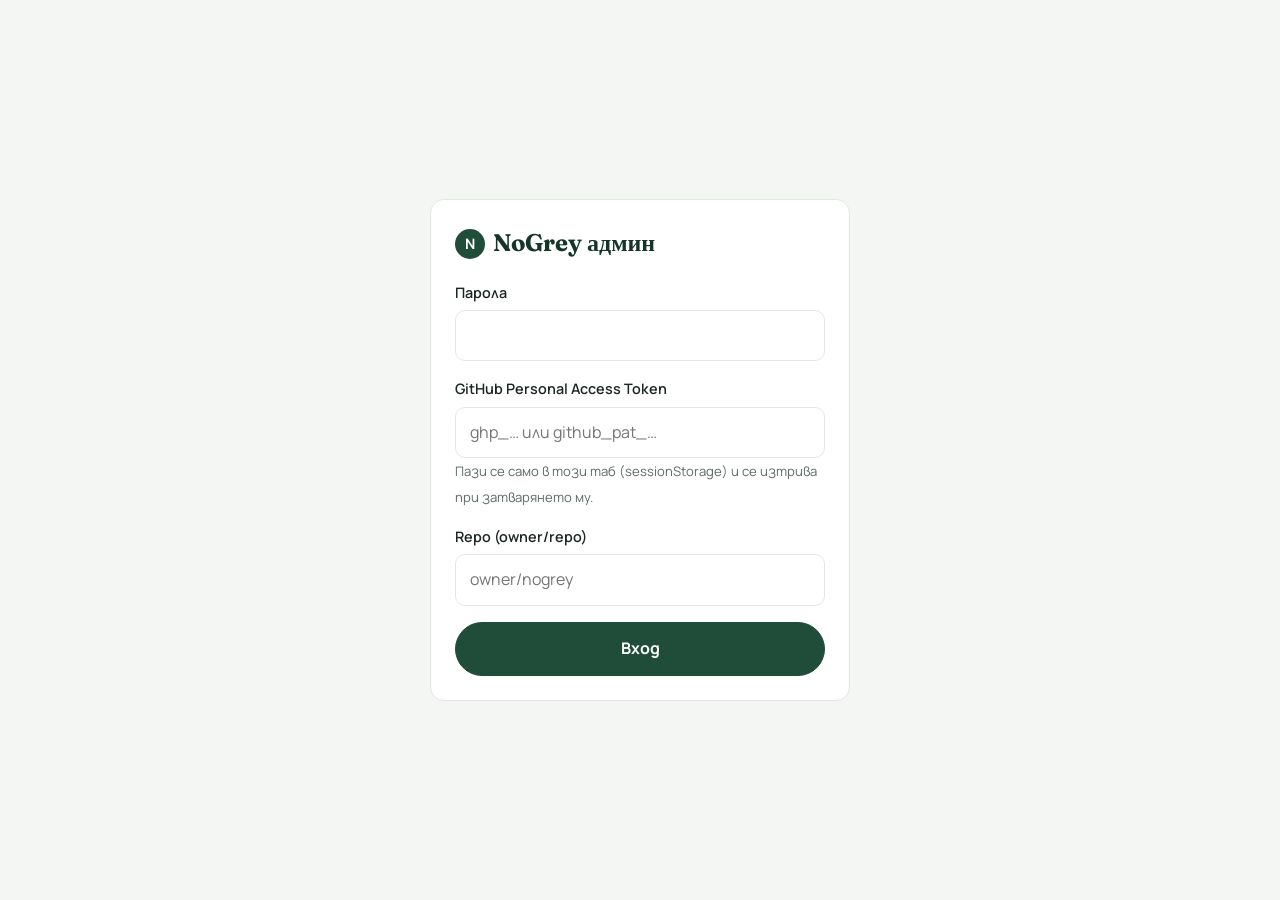
==== admin.html @ 3ddddfd8 "Update admin.html" ====
<!doctype html>
<html lang="bg">
<head>
<meta charset="utf-8">
<meta name="viewport" content="width=device-width, initial-scale=1">
<title>Админ — NoGrey</title>
<meta name="robots" content="noindex, nofollow">
<link rel="preconnect" href="https://fonts.googleapis.com">
<link rel="preconnect" href="https://fonts.gstatic.com" crossorigin>
<link href="https://fonts.googleapis.com/css2?family=Fraunces:opsz,wght@9..144,600;9..144,700&family=Manrope:wght@400;600;700;800&display=swap" rel="stylesheet">
<link rel="stylesheet" href="assets/style.css">
<style>
  body { background: #f4f6f4; }
  .a-top { background: var(--green-ink); color: #fff; }
  .a-top .container { display: flex; align-items: center; gap: 14px; height: 58px; }
  .a-top .logo { color: #fff; font-size: 1.25rem; }
  .a-top .logo-mark { background: #fff; color: var(--green-ink); }
  .save-state { margin-left: auto; font-size: .85rem; color: #bfd6c8; }
  .a-top button { background: none; border: 1px solid rgba(255,255,255,.3); color: #fff; border-radius: 999px; padding: 6px 12px; font: inherit; font-size: .85rem; cursor: pointer; }
  .tabs { display: flex; gap: 4px; border-bottom: 1px solid var(--line); background: #fff; overflow-x: auto; }
  .tabs button { background: none; border: 0; border-bottom: 3px solid transparent; padding: 14px 16px; font: inherit; font-weight: 700; color: var(--muted); cursor: pointer; white-space: nowrap; }
  .tabs button.active { color: var(--green-ink); border-bottom-color: var(--green); }
  .panel { display: none; padding: 24px 0 60px; }
  .panel.active { display: block; }
  .toolbar { display: flex; gap: 10px; align-items: center; flex-wrap: wrap; margin-bottom: 18px; }
  .toolbar h2 { margin: 0 auto 0 0; font-size: 1.5rem; }
  .btn.sm { padding: 7px 14px; font-size: .85rem; }
  .btn.danger { background: var(--danger); border-color: var(--danger); }
  .btn.danger.ghost { background: transparent; color: var(--danger); }
  .prod-row { display: grid; grid-template-columns: 64px 1fr auto; gap: 14px; align-items: center; background: #fff; border: 1px solid var(--line); border-radius: 12px; padding: 12px; margin-bottom: 10px; }
  .prod-row img { width: 64px; height: 64px; border-radius: 8px; object-fit: cover; background: var(--sage); }
  .prod-row .meta { font-size: .85rem; color: var(--muted); }
  .prod-row .actions { display: flex; gap: 6px; flex-wrap: wrap; justify-content: flex-end; }
  @media (max-width: 640px) { .prod-row { grid-template-columns: 56px 1fr; } .prod-row .actions { grid-column: 1 / -1; justify-content: flex-start; } }
  .switch { display: inline-flex; align-items: center; gap: 8px; font-weight: 600; font-size: .88rem; cursor: pointer; margin: 0; }
  .switch input { width: 38px; height: 22px; appearance: none; background: #cfd6d1; border-radius: 999px; position: relative; cursor: pointer; padding: 0; border: 0; transition: background .15s; flex: none; }
  .switch input::after { content: ""; position: absolute; top: 3px; left: 3px; width: 16px; height: 16px; border-radius: 50%; background: #fff; transition: left .15s; }
  .switch input:checked { background: var(--green); }
  .switch input:checked::after { left: 19px; }
  .modal-bg { position: fixed; inset: 0; background: rgba(15,30,22,.45); z-index: 90; display: none; align-items: flex-start; justify-content: center; overflow-y: auto; padding: 24px 12px; }
  .modal-bg.open { display: flex; }
  .modal { background: #fff; border-radius: 16px; width: 100%; max-width: 720px; padding: 24px; }
  .sec-block { border: 1px solid var(--line); border-radius: 10px; padding: 12px; margin-bottom: 10px; background: #fafbfa; }
  .table-wrap { overflow-x: auto; background: #fff; border: 1px solid var(--line); border-radius: 12px; }
  table { border-collapse: collapse; width: 100%; font-size: .88rem; }
  th, td { text-align: left; padding: 10px 12px; border-bottom: 1px solid var(--line); vertical-align: top; }
  th { background: #f7f9f7; font-size: .78rem; text-transform: uppercase; letter-spacing: .04em; color: var(--muted); white-space: nowrap; }
  td .acts { display: flex; flex-direction: column; gap: 5px; min-width: 130px; }
  .st { display: inline-block; padding: 3px 9px; border-radius: 999px; font-weight: 700; font-size: .78rem; white-space: nowrap; }
  .st-new { background: #e3f1e8; color: var(--green-ink); }
  .st-cancel { background: #fbeceb; color: var(--danger); }
  .st-noans { background: #fff4e0; color: var(--warn); }
  .settings-grid { display: grid; grid-template-columns: 1fr 1fr; gap: 18px; }
  @media (max-width: 860px) { .settings-grid { grid-template-columns: 1fr; } }
  .card h3 { margin-bottom: 14px; }
  .hero-prev { width: 100%; aspect-ratio: 16/7; border-radius: 10px; background: var(--sage) center/cover no-repeat; border: 1px solid var(--line); display: grid; place-items: center; color: var(--muted); font-size: .9rem; margin-bottom: 12px; }
  .img-grid { display: grid; grid-template-columns: repeat(auto-fill, minmax(120px, 1fr)); gap: 10px; }
  .img-slot { position: relative; border: 1px solid var(--line); border-radius: 10px; background: #fafbfa; overflow: hidden; display: flex; flex-direction: column; margin: 0; font-weight: 400; }
  .img-slot img, .img-empty { width: 100%; aspect-ratio: 1; object-fit: cover; background: var(--sage); display: block; }
  .img-empty { display: grid; place-items: center; color: var(--muted); font-size: .8rem; }
  .img-slot.main { border: 2px solid var(--green); }
  .img-label { position: absolute; top: 6px; left: 6px; background: rgba(20,53,40,.85); color: #fff; font-size: .72rem; font-weight: 800; padding: 2px 8px; border-radius: 999px; }
  .img-slot.new .img-label::after { content: " · нова"; font-weight: 600; }
  .img-acts { display: flex; gap: 4px; padding: 6px; justify-content: center; flex-wrap: wrap; }
  .img-acts .btn { padding: 4px 9px; font-size: .78rem; margin: 0; }
  .img-slot.add { min-height: 140px; display: grid; place-items: center; align-content: center; border: 2px dashed var(--sage-2); cursor: pointer; color: var(--green); font-weight: 700; text-align: center; padding: 10px; font-size: .88rem; }
  .img-slot.add:hover { background: var(--sage); }
  .login-wrap { min-height: 100vh; display: grid; place-items: center; padding: 16px; }
  code { background: var(--sage); padding: 2px 6px; border-radius: 4px; font-size: .85em; word-break: break-all; }
</style>
</head>
<body>

<!-- ============ ЛОГИН ============ -->
<div class="login-wrap" id="login">
  <form class="card" style="width:100%;max-width:420px" id="login-form">
    <div class="logo" style="margin-bottom:18px"><span class="logo-mark">N</span>NoGrey админ</div>
    <div class="field"><label for="l-pass">Парола</label><input id="l-pass" type="password" autocomplete="current-password" required></div>
    <div class="field"><label for="l-token">GitHub Personal Access Token</label><input id="l-token" type="password" autocomplete="off" required placeholder="ghp_… или github_pat_…"><small>Пази се само в този таб (sessionStorage) и се изтрива при затварянето му.</small></div>
    <div class="field"><label for="l-repo">Repo (owner/repo)</label><input id="l-repo" required placeholder="owner/nogrey"></div>
    <div id="l-status" style="margin-bottom:12px"></div>
    <button class="btn block" type="submit">Вход</button>
  </form>
</div>

<!-- ============ ПАНЕЛ ============ -->
<div id="app" style="display:none">
  <div class="a-top"><div class="container">
    <a class="logo" href="index.html" target="_blank"><span class="logo-mark">N</span>Админ</a>
    <span class="save-state" id="save-state">Заредено</span>
    <button onclick="logout()">Изход</button>
  </div></div>
  <div class="tabs container" id="tabs">
    <button data-tab="products" class="active">Продукти</button>
    <button data-tab="orders">Поръчки</button>
    <button data-tab="reviews">Ревюта</button>
    <button data-tab="settings">Настройки</button>
  </div>

  <div class="container">
    <!-- Продукти -->
    <section class="panel active" id="tab-products">
      <div class="toolbar">
        <h2>Продукти</h2>
        <button class="btn ghost sm" onclick="queueGitHubSave('Ръчно запазване')">Запази products.json</button>
        <button class="btn sm" onclick="editProduct(null)">+ Нов продукт</button>
      </div>
      <div class="notice" style="margin-bottom:16px;font-size:.88rem">Снимките се качват от „Редактирай“ → <b>Снимки</b>: главна + до 12 допълнителни. Появяват се на сайта до ~1 минута след запазване.</div>
      <div id="prod-list"></div>
    </section>

    <!-- Поръчки -->
    <section class="panel" id="tab-orders">
      <div class="toolbar">
        <h2>Поръчки</h2>
        <select id="o-filter" style="width:auto">
          <option value="">Всички статуси</option><option>Нова</option><option>Отказана</option><option>Без отговор</option>
        </select>
        <button class="btn ghost sm" onclick="loadOrders()">Обнови</button>
      </div>
      <div id="orders-box"></div>
    </section>

    <!-- Ревюта -->
    <section class="panel" id="tab-reviews">
      <div class="toolbar">
        <h2>Мои ревюта</h2>
        <button class="btn ghost sm" onclick="addManualReview()">+ Добави ревю</button>
        <button class="btn sm" id="mr-save" onclick="saveManualReviews()">Запази ревютата</button>
      </div>
      <p class="muted" style="font-size:.88rem;margin-top:-6px">Ревюта, които въвеждаш сам — напр. отзиви от реални клиенти, получени във Facebook, Viber или по телефона. Показват се на началната страница.</p>
      <div id="manual-reviews"></div>
      <div class="toolbar" style="margin-top:40px"><h2>От клиенти</h2><button class="btn ghost sm" onclick="loadReviews()">Обнови</button></div>
      <p class="muted" style="font-size:.88rem;margin-top:-6px">Оставени през линка от „Покана за ревю“. Появяват се на сайта след одобрение.</p>
      <div id="reviews-box"></div>
    </section>

    <!-- Настройки -->
    <section class="panel" id="tab-settings">
      <div class="toolbar"><h2>Настройки</h2><button class="btn sm" onclick="saveSettings()">Запази настройките</button></div>
      <div class="settings-grid">
        <div class="card">
          <h3>Магазин</h3>
          <div class="field"><label>Име на магазина</label><input id="s-storeName"></div>
          <div class="field"><label>Домейн</label><input id="s-siteDomain"></div>
          <div class="field"><label>Лента с обявление (горе)</label><input id="s-announcement"></div>
          <div class="field"><label>Заглавие на началната страница</label><input id="s-heroTitle"></div>
          <div class="field"><label>Подзаглавие</label><textarea id="s-heroSubtitle" rows="3"></textarea></div>
          <div class="field"><label>Безплатна доставка над (€, 0 = изключено)</label><input id="s-freeShippingThreshold" type="number" min="0" step="1"></div>
        </div>

        <div class="card">
          <h3>Фон на началната страница</h3>
          <div class="hero-prev" id="hero-prev">Няма снимка — използва се зеленият градиент</div>
          <div style="display:flex;gap:8px;flex-wrap:wrap">
            <label class="btn sm" style="margin:0">Качи снимка<input type="file" id="hero-file" accept="image/jpeg,image/png,image/webp" style="display:none"></label>
            <button class="btn ghost sm" onclick="removeHeroBackground()">Премахни</button>
          </div>
          <p class="muted" style="font-size:.84rem;margin-top:10px">Препоръка: хоризонтална снимка поне 1920×1080, до ~600 KB. Върху нея се слага тъмен слой, за да се чете текстът. „Премахни“ само маха снимката от сайта — файлът остава в repo-то.</p>
          <div id="hero-status"></div>
        </div>

        <div class="card" style="grid-column:1/-1">
          <div class="toolbar" style="margin-bottom:6px"><h3 style="margin:0 auto 0 0">Предимства на началната страница</h3><button class="btn ghost sm" onclick="addBenefit()">+ Добави</button></div>
          <p class="muted" style="font-size:.86rem;margin-top:0">Картите с номера под заглавието на началната страница. Най-добре изглеждат 4 (или 2, 3, 8). Без нито една — секцията се скрива.</p>
          <div id="benefits-edit" class="settings-grid"></div>
        </div>

        <div class="card" style="grid-column:1/-1">
          <div class="toolbar" style="margin-bottom:6px"><h3 style="margin:0 auto 0 0">Често задавани въпроси</h3><button class="btn ghost sm" onclick="addFaq()">+ Добави въпрос</button></div>
          <p class="muted" style="font-size:.86rem;margin-top:0">Показват се най-долу на началната страница. Без нито един — секцията се скрива.</p>
          <div id="faq-edit"></div>
        </div>

        <div class="card">
          <h3>Контакт</h3>
          <div class="field"><label>Начин на контакт</label><select id="s-contactMode"><option value="form">Форма на сайта</option><option value="phone">Телефон</option></select></div>
          <div class="field"><label>Телефон</label><input id="s-phone" placeholder="0888 123 456"></div>
        </div>

        <div class="card">
          <h3>Бадж-ове</h3>
          <div class="field"><label class="switch"><input type="checkbox" id="s-showNewListings"> Показвай „Ново“ на новите обяви</label></div>
          <div class="field"><label class="switch"><input type="checkbox" id="u-enabled"> „Ограничено количество“ (Само X бр. налични)</label><small>Само визуално. Броят се задава за всеки продукт в редактора му.</small></div>
        </div>

        <div class="card">
          <h3>Награди за ревюта</h3>
          <div class="field"><label>Шанс за промо код вместо подарък (%)</label><input id="s-rewardDiscountChance" type="number" min="0" max="100"></div>
          <div class="field"><label>Размер на отстъпката (%)</label><input id="s-rewardDiscountPercent" type="number" min="1" max="90"></div>
        </div>

        <div class="card">
          <h3>Показване на ревюта</h3>
          <div class="field"><label class="switch"><input type="checkbox" id="s-showManualReviews"> Моите ревюта (таб „Ревюта“)</label></div>
          <div class="field"><label class="switch"><input type="checkbox" id="s-showClientReviews"> Одобрени клиентски ревюта</label></div>
        </div>

        <div class="card" style="grid-column:1/-1">
          <h3>Смяна на паролата</h3>
          <p class="muted" style="font-size:.88rem">Въведи нова парола — генерира се SHA-256 хеш. Сложи го на <b>две</b> места: <code>ADMIN_PASSWORD_HASH</code> в admin.html и в Code.gs (после нов Deploy на Apps Script).</p>
          <div class="promo-row"><input id="new-pass" type="text" placeholder="Нова парола"><button class="btn ghost sm" onclick="genHash()">Генерирай</button></div>
          <p id="hash-out" style="margin-top:10px"></p>
        </div>
      </div>
    </section>
  </div>
</div>

<!-- Редактор на продукт -->
<div class="modal-bg" id="modal"><div class="modal" id="modal-body"></div></div>

<script src="assets/cart.js"></script>
<script>
/* ======= Конфигурация ======= */
// SHA-256 на паролата (по подразбиране: nogrey-admin — СМЕНИ Я от Настройки → Смяна на паролата)
const ADMIN_PASSWORD_HASH = 'cc5a85c3b11fe6f4b8800a173bf1d87102bce5d832455f9bccdce48aef173245';
const DEFAULT_REPO = '';                 // напр. 'owner/nogrey' — попълва се автоматично в логина
const DATA_PATH = 'products.json';
const SESSION_KEY = 'nogrey_admin';

const DEFAULT_DATA = {
  products: [],
  settings: { storeName: 'NoGrey', siteDomain: 'nogrey.store', announcement: '', heroTitle: '', heroSubtitle: '', heroBackgroundImage: '',
    showNewListings: true, contactMode: 'form', phone: '', freeShippingThreshold: 0, showManualReviews: true, showClientReviews: true,
    manualReviews: [], rewardDiscountChance: 70, rewardDiscountPercent: 10 },
  urgency: { enabled: false, items: {} }
};

let AUTH = null;   // {pass, token, repo}
let DATA = null;   // products.json
let ORDERS = [];

/* ======= Сесия / логин ======= */
function ssGet() { try { return JSON.parse(sessionStorage.getItem(SESSION_KEY)); } catch (e) { return null; } }
function ssSet(v) { try { sessionStorage.setItem(SESSION_KEY, JSON.stringify(v)); } catch (e) {} }
function logout() { try { sessionStorage.removeItem(SESSION_KEY); } catch (e) {} location.reload(); }

async function sha256(str) {
  const buf = await crypto.subtle.digest('SHA-256', new TextEncoder().encode(str));
  return [...new Uint8Array(buf)].map(b => b.toString(16).padStart(2, '0')).join('');
}

document.getElementById('l-repo').value = DEFAULT_REPO;
document.getElementById('login-form').addEventListener('submit', async e => {
  e.preventDefault();
  const st = document.getElementById('l-status');
  const pass = document.getElementById('l-pass').value;
  const token = document.getElementById('l-token').value.trim();
  const repo = document.getElementById('l-repo').value.trim().replace(/^https:\/\/github\.com\//, '').replace(/\/$/, '');
  if (await sha256(pass) !== ADMIN_PASSWORD_HASH) { st.innerHTML = '<div class="notice error">Грешна парола.</div>'; return; }
  if (!/^[\w.-]+\/[\w.-]+$/.test(repo)) { st.innerHTML = '<div class="notice error">Repo трябва да е във формат owner/repo.</div>'; return; }
  AUTH = { pass, token, repo };
  st.innerHTML = '<div class="notice">Проверка на токена…</div>';
  try {
    await loadData();
    ssSet(AUTH);
    startApp();
  } catch (err) {
    AUTH = null;
    st.innerHTML = `<div class="notice error">${esc(err.message)}</div>`;
  }
});

/* ======= GitHub Contents API ======= */
function b64EncodeUtf8(str) {
  const bytes = new TextEncoder().encode(str);
  let bin = '';
  for (let i = 0; i < bytes.length; i += 0x8000) bin += String.fromCharCode.apply(null, bytes.subarray(i, i + 0x8000));
  return btoa(bin);
}
function b64DecodeUtf8(b64) {
  const bin = atob(b64.replace(/\s/g, ''));
  return new TextDecoder().decode(Uint8Array.from(bin, c => c.charCodeAt(0)));
}
function ghHeaders() { return { Authorization: 'Bearer ' + AUTH.token, Accept: 'application/vnd.github+json' }; }
function ghUrl(path) { return `https://api.github.com/repos/${AUTH.repo}/contents/${path.split('/').map(encodeURIComponent).join('/')}`; }

async function ghGetFile(path) {
  const r = await fetch(ghUrl(path) + '?t=' + Date.now(), { headers: ghHeaders(), cache: 'no-store' });
  if (r.status === 404) return null;
  if (r.status === 401) throw new Error('Невалиден GitHub токен.');
  if (r.status === 403) throw new Error('Токенът няма достъп до това repo.');
  if (!r.ok) throw new Error('GitHub грешка ' + r.status);
  return r.json();
}
async function ghPutFile(path, contentB64, message) {
  const existing = await ghGetFile(path);          // 1) текущ sha
  const body = { message, content: contentB64 };
  if (existing && existing.sha) body.sha = existing.sha;
  const r = await fetch(ghUrl(path), { method: 'PUT', headers: { ...ghHeaders(), 'Content-Type': 'application/json' }, body: JSON.stringify(body) }); // 2) commit в main
  if (!r.ok) {
    const j = await r.json().catch(() => ({}));
    const err = new Error(j.message || ('GitHub грешка ' + r.status)); err.status = r.status; throw err;
  }
  return r.json();
}

async function loadData() {
  const f = await ghGetFile(DATA_PATH);
  DATA = f ? JSON.parse(b64DecodeUtf8(f.content)) : JSON.parse(JSON.stringify(DEFAULT_DATA));
  DATA.products = DATA.products || [];
  DATA.settings = Object.assign({}, DEFAULT_DATA.settings, DATA.settings || {});
  DATA.urgency = Object.assign({ enabled: false, items: {} }, DATA.urgency || {});
  if (!f) setSaveState('products.json липсва в repo-то — натисни „Запази products.json“');
}

// Опашка — бързи последователни запазвания не се сблъскват (всяко чака предното).
let saveChain = Promise.resolve();
function queueGitHubSave(message) {
  setSaveState('Запазване…');
  saveChain = saveChain.then(() => saveProductsJson(message || 'Обновяване от админ панела')).then(() => {
    setSaveState('Запазено ✓ ' + new Date().toLocaleTimeString('bg-BG', { hour: '2-digit', minute: '2-digit' }));
    return true;
  }).catch(err => {
    setSaveState('Грешка при запазване!');
    alert('Неуспешно запазване: ' + err.message);
    return false;
  });
  return saveChain; // резолвва с true/false
}
async function saveProductsJson(message) {
  const content = b64EncodeUtf8(JSON.stringify(DATA, null, 2) + '\n');
  try { await ghPutFile(DATA_PATH, content, message); }
  catch (err) {
    if (err.status === 409 || err.status === 422) { await ghPutFile(DATA_PATH, content, message); } // sha се смени междувременно — опит отново
    else throw err;
  }
}
function setSaveState(t) { document.getElementById('save-state').textContent = t; }

async function uploadImageToGithub(file, path) {
  const dataUrl = await new Promise((res, rej) => { const fr = new FileReader(); fr.onload = () => res(fr.result); fr.onerror = rej; fr.readAsDataURL(file); });
  await ghPutFile(path, dataUrl.split(',')[1], 'Качване на ' + path);
  return dataUrl;
}
// Запис с един повторен опит при 409 (GitHub отказва паралелни commit-и в един бранч)
async function ghPutRetry(path, b64, message) {
  try { return await ghPutFile(path, b64, message); }
  catch (err) {
    if (err.status === 409 || err.status === 422) { await new Promise(r => setTimeout(r, 1200)); return ghPutFile(path, b64, message); }
    throw err;
  }
}
async function ghDeleteFile(path, message) {
  const f = await ghGetFile(path);
  if (!f || !f.sha) return;
  const r = await fetch(ghUrl(path), { method: 'DELETE', headers: { ...ghHeaders(), 'Content-Type': 'application/json' }, body: JSON.stringify({ message, sha: f.sha }) });
  if (!r.ok) throw new Error('GitHub грешка ' + r.status);
}
function blobToB64(blob) {
  return new Promise((res, rej) => { const fr = new FileReader(); fr.onload = () => res(String(fr.result).split(',')[1]); fr.onerror = rej; fr.readAsDataURL(blob); });
}
// Чете съществуваща снимка от repo-то като base64 (за преподреждане/копиране)
async function fetchRepoB64(path) {
  let src = String(path).split('?')[0];
  if (!/^(https?:|data:)/.test(src)) {
    const f = await ghGetFile(src);
    if (!f) throw new Error('Липсва файл ' + src);
    if (f.content && f.content.trim()) return f.content.replace(/\s/g, '');
    src = f.download_url; // файлове над 1 MB идват без content
  }
  const r = await fetch(src);
  if (!r.ok) throw new Error('Не мога да прочета ' + path);
  return blobToB64(await r.blob());
}
// fileToJpeg() е в assets/cart.js
function rawUrl(path) {
  if (!path) return '';
  if (/^(https?:|data:)/.test(path)) return path;
  return `https://raw.githubusercontent.com/${AUTH.repo}/HEAD/${path.split('?')[0]}`;
}

/* ======= Apps Script (админ) ======= */
async function adminCall(action, extra) {
  return apiPost(Object.assign({ action, adminPass: AUTH.pass }, extra || {}));
}
// До 3 опита с изчакване (Apps Script cold start)
async function withRetry(fn, tries = 3) {
  let last;
  for (let i = 0; i < tries; i++) {
    try { const r = await fn(); if (r && r.ok) return r; last = new Error((r && r.error) || 'Неуспешна заявка'); if (r && /Неоторизиран/.test(r.error)) break; }
    catch (e) { last = e; }
    if (i < tries - 1) await new Promise(r => setTimeout(r, 1500 * (i + 1)));
  }
  throw last;
}

/* ======= Старт ======= */
function startApp() {
  document.getElementById('login').style.display = 'none';
  document.getElementById('app').style.display = 'block';
  renderProducts();
  fillSettings();
  document.getElementById('tabs').addEventListener('click', e => {
    const b = e.target.closest('button'); if (!b) return;
    document.querySelectorAll('#tabs button').forEach(x => x.classList.toggle('active', x === b));
    document.querySelectorAll('.panel').forEach(p => p.classList.toggle('active', p.id === 'tab-' + b.dataset.tab));
    if (b.dataset.tab === 'orders' && !ORDERS.length) loadOrders();
    if (b.dataset.tab === 'reviews') loadReviews();
  });
}
(async function resume() {
  const s = ssGet();
  if (!s) return;
  AUTH = s;
  try { await loadData(); startApp(); } catch (e) { AUTH = null; }
})();

/* ======= Продукти ======= */
function renderProducts() {
  const box = document.getElementById('prod-list');
  if (!DATA.products.length) { box.innerHTML = '<div class="card empty-state">Още няма продукти. Натисни „+ Нов продукт“.</div>'; return; }
  box.innerHTML = DATA.products.map((p, i) => `
    <div class="prod-row">
      <img src="${esc(rawUrl(p.imageMain) || PLACEHOLDER_IMG)}" alt="" onerror="this.onerror=null;this.src='${PLACEHOLDER_IMG}'">
      <div>
        <div style="font-weight:800">${esc(p.name)} ${p.active === false ? '<span class="st st-cancel">скрит</span>' : ''} ${p.isNewListing ? '<span class="st st-new">Ново</span>' : ''}</div>
        <div class="meta">${esc(CATEGORY_LABELS[p.category] || p.category || '—')} · ${eur(p.price)} / ${bgn(p.priceBgn || toBgn(p.price))}${Number(p.comparePrice) > 0 ? ' · стара ' + eur(p.comparePrice) : ''}${DATA.urgency.items[p.id] ? ' · само ' + DATA.urgency.items[p.id] + ' бр.' : ''}</div>
        <div style="display:flex;gap:16px;margin-top:6px;flex-wrap:wrap">
          <label class="switch"><input type="checkbox" ${p.active !== false ? 'checked' : ''} onchange="toggleField(${i},'active',this.checked)"> Активен</label>
          <label class="switch"><input type="checkbox" ${p.isNewListing ? 'checked' : ''} onchange="toggleField(${i},'isNewListing',this.checked)"> Нова обява</label>
        </div>
      </div>
      <div class="actions">
        <button class="btn ghost sm" onclick="moveProduct(${i},-1)" ${i === 0 ? 'disabled' : ''} title="Нагоре">↑</button>
        <button class="btn ghost sm" onclick="moveProduct(${i},1)" ${i === DATA.products.length - 1 ? 'disabled' : ''} title="Надолу">↓</button>
        <button class="btn ghost sm" onclick="editProduct(${i})">Редактирай</button>
        <button class="btn danger ghost sm" onclick="deleteProduct(${i})">Изтрий</button>
      </div>
    </div>`).join('');
}
function toggleField(i, field, val) {
  DATA.products[i][field] = val;
  renderProducts();
  queueGitHubSave(`${field}: ${DATA.products[i].name}`);
}
function moveProduct(i, d) {
  const j = i + d; if (j < 0 || j >= DATA.products.length) return;
  [DATA.products[i], DATA.products[j]] = [DATA.products[j], DATA.products[i]];
  renderProducts(); queueGitHubSave('Подредба на продукти');
}
function deleteProduct(i) {
  const p = DATA.products[i];
  if (!confirm(`Да изтрия ли „${p.name}“?`)) return;
  DATA.products.splice(i, 1);
  delete DATA.urgency.items[p.id];
  renderProducts(); queueGitHubSave('Изтрит продукт: ' + p.name);
}

const TRANSLIT = { а:'a',б:'b',в:'v',г:'g',д:'d',е:'e',ж:'zh',з:'z',и:'i',й:'y',к:'k',л:'l',м:'m',н:'n',о:'o',п:'p',р:'r',с:'s',т:'t',у:'u',ф:'f',х:'h',ц:'ts',ч:'ch',ш:'sh',щ:'sht',ъ:'a',ь:'y',ю:'yu',я:'ya' };
function slugify(s) {
  return String(s).toLowerCase().split('').map(c => TRANSLIT[c] !== undefined ? TRANSLIT[c] : c).join('')
    .replace(/[^a-z0-9]+/g, '-').replace(/^-+|-+$/g, '').slice(0, 40) || 'product';
}
function uniqueId(base, exceptIndex) {
  let id = base, n = 2;
  while (DATA.products.some((p, i) => i !== exceptIndex && String(p.id) === id)) id = base + '-' + n++;
  return id;
}

let EDIT_INDEX = null;
function editProduct(i) {
  EDIT_INDEX = i;
  const p = i === null
    ? { id: '', name: '', category: 'shampoo', price: '', priceBgn: '', comparePrice: '', comparePriceBgn: '', imageMain: '', imagePrefix: '', previewFeatures: [], sections: [{ title: 'Как се използва', items: [] }, { title: 'Съставки', items: [] }], active: true, isNewListing: true }
    : JSON.parse(JSON.stringify(DATA.products[i]));
  const u = DATA.urgency.items[p.id] || '';
  document.getElementById('modal-body').innerHTML = `
    <div class="toolbar"><h2>${i === null ? 'Нов продукт' : 'Редакция'}</h2><button class="btn ghost sm" onclick="closeModal()">Затвори</button></div>
    <form id="pf">
      <div class="row2">
        <div class="field"><label>Име *</label><input id="p-name" value="${esc(p.name)}" required></div>
        <div class="field"><label>ID (в URL-а)</label><input id="p-id" value="${esc(p.id)}" placeholder="автоматично от името"></div>
      </div>
      <div class="row2">
        <div class="field"><label>Категория</label><select id="p-category">
          ${Object.entries(CATEGORY_LABELS).map(([k, v]) => `<option value="${k}" ${p.category === k ? 'selected' : ''}>${v}</option>`).join('')}
        </select></div>
        <div class="field"><label>Ограничено количество (бр.)</label><input id="p-urgency" type="number" min="0" value="${esc(u)}" placeholder="празно = без бадж"><small>${DATA.urgency.enabled ? 'Включено в Настройки' : 'Изключено глобално от Настройки'}</small></div>
      </div>
      <div class="row2">
        <div class="field"><label>Цена € *</label><input id="p-price" type="number" step="0.01" min="0" value="${esc(p.price)}" required></div>
        <div class="field"><label>Цена лв.</label><input id="p-priceBgn" type="number" step="0.01" min="0" value="${esc(p.priceBgn)}" placeholder="авто по курс 1,95583"></div>
      </div>
      <div class="row2">
        <div class="field"><label>Стара цена € (зачертана)</label><input id="p-comparePrice" type="number" step="0.01" min="0" value="${esc(p.comparePrice)}"></div>
        <div class="field"><label>Стара цена лв.</label><input id="p-comparePriceBgn" type="number" step="0.01" min="0" value="${esc(p.comparePriceBgn)}" placeholder="авто"></div>
      </div>
      <div class="field">
        <label>Снимки</label>
        <div id="img-editor"></div>
        <small>Първата (Главна) се показва в списъка с продукти. Снимките се преоразмеряват автоматично и се качват в GitHub при „Запази продукта“.</small>
      </div>
      <details style="margin-bottom:16px">
        <summary class="muted" style="cursor:pointer;font-size:.88rem">Ръчни пътища (по желание)</summary>
        <div class="field" style="margin-top:10px"><label>Главна снимка (път в repo-то)</label><input id="p-imageMain" value="${esc(p.imageMain)}" placeholder="images/shampoo-black/main.jpg"></div>
        <div class="field"><label>Префикс на снимките</label><input id="p-imagePrefix" value="${esc(p.imagePrefix)}" placeholder="images/shampoo-black/photo"><small>Сайтът търси {префикс}.1.jpg, {префикс}.2.jpg … до 12. Попълват се автоматично при качване.</small></div>
      </details>
      <div class="field"><label>Кратки предимства (по едно на ред)</label><textarea id="p-feats" rows="4" placeholder="Покрива бялото за 5 измивания&#10;За коса и брада">${esc((p.previewFeatures || []).join('\n'))}</textarea></div>
      <div class="field"><label>Секции (акордеон на продуктовата страница)</label><div id="p-sections"></div><button type="button" class="btn ghost sm" onclick="addSection()">+ Секция</button></div>
      <div style="display:flex;gap:18px;margin:8px 0 20px;flex-wrap:wrap">
        <label class="switch"><input type="checkbox" id="p-active" ${p.active !== false ? 'checked' : ''}> Активен</label>
        <label class="switch"><input type="checkbox" id="p-new" ${p.isNewListing ? 'checked' : ''}> Нова обява</label>
      </div>
      <button class="btn block" type="submit">Запази продукта</button>
    </form>`;
  const secBox = document.getElementById('p-sections');
  (p.sections || []).forEach(s => secBox.appendChild(sectionEl(s)));
  loadImgEditor(p.imageMain, p.imagePrefix);
  // При ръчна промяна на пътищата — презареди прегледа (ако няма незапазени качвания)
  ['p-imageMain', 'p-imagePrefix'].forEach(id => document.getElementById(id).addEventListener('change', () => {
    if (IMG && (IMG.mainDirty || IMG.galDirty)) return;
    loadImgEditor(document.getElementById('p-imageMain').value.trim(), document.getElementById('p-imagePrefix').value.trim());
  }));
  document.getElementById('pf').addEventListener('submit', submitProduct);
  document.getElementById('modal').classList.add('open');
}

/* ======= Снимки на продукта (качване от админа) ======= */
const MAX_PHOTOS = 12;
let IMG = null;          // { main, gallery[], mainDirty, galDirty, origMain, origPrefix, origGallery[] }
let SAVING_PRODUCT = false;

async function loadImgEditor(imageMain, imagePrefix) {
  IMG = null; renderImgEditor();
  const main = imageMain ? { path: imageMain, url: rawUrl(imageMain) } : null;
  const gallery = [];
  const prefix = (imagePrefix || '').trim();
  if (prefix) {
    const paths = Array.from({ length: MAX_PHOTOS }, (_, i) => `${prefix}.${i + 1}.jpg`);
    const ok = await Promise.all(paths.map(x => checkImageExists(rawUrl(x))));
    let miss = 0;
    for (let i = 0; i < paths.length; i++) {
      if (ok[i]) { gallery.push({ path: paths[i], url: rawUrl(paths[i]) }); miss = 0; }
      else if (++miss >= 2) break;
    }
  }
  IMG = { main, gallery, mainDirty: false, galDirty: false, origMain: imageMain || '', origPrefix: prefix, origGallery: gallery.map(g => g.path) };
  renderImgEditor();
}

function renderImgEditor(status) {
  const box = document.getElementById('img-editor');
  if (!box) return;
  if (!IMG) { box.innerHTML = '<div class="spinner" style="margin:12px auto"></div>'; return; }
  const n = IMG.gallery.length;
  box.innerHTML = `
    <div class="img-grid">
      <div class="img-slot main ${IMG.main && IMG.main.b64 ? 'new' : ''}">
        ${IMG.main ? `<img src="${esc(IMG.main.url)}" alt="" onerror="this.onerror=null;this.src='${PLACEHOLDER_IMG}'">` : '<div class="img-empty">Няма главна</div>'}
        <span class="img-label">Главна</span>
        <div class="img-acts">
          <label class="btn ${IMG.main ? 'ghost' : ''} sm">${IMG.main ? 'Смени' : 'Качи'}<input type="file" accept="image/*" hidden onchange="pickMain(this)"></label>
          ${IMG.main ? '<button type="button" class="btn danger ghost sm" onclick="removeMain()" title="Махни">×</button>' : ''}
        </div>
      </div>
      ${IMG.gallery.map((g, k) => `
        <div class="img-slot ${g.b64 ? 'new' : ''}">
          <img src="${esc(g.url)}" alt="" onerror="this.onerror=null;this.src='${PLACEHOLDER_IMG}'">
          <span class="img-label">${k + 1}</span>
          <div class="img-acts">
            <button type="button" class="btn ghost sm" onclick="moveImg(${k},-1)" ${k === 0 ? 'disabled' : ''} title="Наляво">←</button>
            <button type="button" class="btn ghost sm" onclick="moveImg(${k},1)" ${k === n - 1 ? 'disabled' : ''} title="Надясно">→</button>
            <button type="button" class="btn ghost sm" onclick="makeMain(${k})" title="Направи главна">★</button>
            <button type="button" class="btn danger ghost sm" onclick="removeImg(${k})" title="Махни">×</button>
          </div>
        </div>`).join('')}
      ${n < MAX_PHOTOS ? `<label class="img-slot add">+ Добави снимки<br><small class="muted">(още ${MAX_PHOTOS - n}, може няколко наведнъж)</small><input type="file" accept="image/*" multiple hidden onchange="pickGallery(this)"></label>` : ''}
    </div>
    ${(IMG.mainDirty || IMG.galDirty) ? '<p style="font-size:.85rem;color:var(--warn);margin:8px 0 0">Има незапазени промени по снимките — натисни „Запази продукта“.</p>' : ''}
    ${status ? `<div class="notice error" style="margin-top:8px">${esc(status)}</div>` : ''}`;
}

async function pickMain(input) {
  const file = input.files[0]; input.value = '';
  if (!file) return;
  try {
    const j = await fileToJpeg(file);
    IMG.main = { url: j.url, b64: j.b64 };
    IMG.mainDirty = true;
    renderImgEditor();
  } catch (e) { renderImgEditor(e.message); }
}
function removeMain() {
  if (!confirm('Да махна главната снимка?')) return;
  IMG.main = null; IMG.mainDirty = true; renderImgEditor();
}
async function pickGallery(input) {
  const files = [...input.files]; input.value = '';
  const room = MAX_PHOTOS - IMG.gallery.length;
  const errs = [];
  if (files.length > room) errs.push(`Максимумът е ${MAX_PHOTOS} снимки — добавени са първите ${room}.`);
  for (const f of files.slice(0, room)) {
    try { const j = await fileToJpeg(f); IMG.gallery.push({ url: j.url, b64: j.b64 }); IMG.galDirty = true; }
    catch (e) { errs.push(e.message); }
  }
  renderImgEditor(errs.join(' '));
}
function moveImg(k, d) {
  const j = k + d; if (j < 0 || j >= IMG.gallery.length) return;
  [IMG.gallery[k], IMG.gallery[j]] = [IMG.gallery[j], IMG.gallery[k]];
  IMG.galDirty = true; renderImgEditor();
}
function removeImg(k) {
  IMG.gallery.splice(k, 1); IMG.galDirty = true; renderImgEditor();
}
function makeMain(k) {
  const g = IMG.gallery[k];
  if (IMG.main) IMG.gallery[k] = IMG.main; else IMG.gallery.splice(k, 1);
  IMG.main = g;
  IMG.mainDirty = true; IMG.galDirty = true; renderImgEditor();
}
// Трием само файлове, създадени от админа (main-xxx.jpg / gxxx.N.jpg) — никога ръчно качени
function isManagedImage(path) { return /\/(main-[a-z0-9]+\.jpg|g[a-z0-9]+\.\d+\.jpg)$/.test(String(path).split('?')[0]); }
function folderOf(path) { const m = String(path || '').split('?')[0].match(/^(images\/[^/]+)\//); return m ? m[1] : ''; }

// Качва променените снимки; връща { imageMain, imagePrefix, toDelete[] }
async function uploadProductImages(id, name, setProgress) {
  const res = { imageMain: null, imagePrefix: null, toDelete: [] };
  const folder = folderOf(IMG.origPrefix) || folderOf(IMG.origMain) || `images/${id}`;
  const ts = Date.now().toString(36);
  const total = (IMG.mainDirty && IMG.main ? 1 : 0) + (IMG.galDirty ? IMG.gallery.length : 0);
  let done = 0;
  const step = () => setProgress(`Качване на снимки ${++done}/${total}…`);

  // Първо прочитаме всичко, после пишем (за да не презапишем файл, който още ни трябва)
  const mainB64 = IMG.mainDirty && IMG.main ? (IMG.main.b64 || await fetchRepoB64(IMG.main.path)) : null;
  const galB64 = [];
  if (IMG.galDirty) for (const g of IMG.gallery) galB64.push(g.b64 || await fetchRepoB64(g.path));

  if (IMG.mainDirty) {
    if (mainB64) {
      step();
      const path = `${folder}/main-${ts}.jpg`;
      await ghPutRetry(path, mainB64, 'Главна снимка: ' + name);
      res.imageMain = path;
    } else res.imageMain = '';
    if (IMG.origMain && isManagedImage(IMG.origMain)) res.toDelete.push(IMG.origMain.split('?')[0]);
  }
  if (IMG.galDirty) {
    // Нов префикс при всяка промяна → няма стари кеширани снимки и няма „дупки“ в номерацията
    const prefix = `${folder}/g${ts}`;
    for (let k = 0; k < galB64.length; k++) {
      step();
      await ghPutRetry(`${prefix}.${k + 1}.jpg`, galB64[k], `Снимка ${k + 1}: ${name}`);
    }
    res.imagePrefix = galB64.length ? prefix : '';
    IMG.origGallery.filter(isManagedImage).forEach(x => res.toDelete.push(x));
  }
  return res;
}
function sectionEl(s) {
  const d = document.createElement('div');
  d.className = 'sec-block';
  d.innerHTML = `<div class="promo-row" style="margin-bottom:8px"><input class="s-title" placeholder="Заглавие (напр. Как се използва)" value="${esc(s.title || '')}"><button type="button" class="btn danger ghost sm" onclick="this.closest('.sec-block').remove()">×</button></div>
    <textarea class="s-items" rows="3" placeholder="По един ред на точка">${esc((s.items || []).join('\n'))}</textarea>`;
  return d;
}
function addSection() { document.getElementById('p-sections').appendChild(sectionEl({ title: '', items: [] })); }
function closeModal(force) {
  if (SAVING_PRODUCT && !force) return;
  if (!force && IMG && (IMG.mainDirty || IMG.galDirty) && !confirm('Има незапазени снимки. Да затворя ли без запазване?')) return;
  document.getElementById('modal').classList.remove('open');
}

async function submitProduct(e) {
  e.preventDefault();
  if (SAVING_PRODUCT) return;
  const v = id => document.getElementById(id).value.trim();
  const n = id => { const x = parseFloat(v(id)); return isNaN(x) ? 0 : Math.round(x * 100) / 100; };
  const name = v('p-name');
  const price = n('p-price');
  if (!name || !(price > 0)) { alert('Име и цена са задължителни.'); return; }
  const oldId = EDIT_INDEX === null ? null : DATA.products[EDIT_INDEX].id;
  const id = uniqueId(slugify(v('p-id') || name), EDIT_INDEX);
  const comparePrice = n('p-comparePrice');
  const p = {
    id, name,
    category: v('p-category'),
    price, priceBgn: n('p-priceBgn') || toBgn(price),
    comparePrice: comparePrice || 0,
    comparePriceBgn: comparePrice ? (n('p-comparePriceBgn') || toBgn(comparePrice)) : 0,
    imageMain: v('p-imageMain'),
    imagePrefix: v('p-imagePrefix'),
    previewFeatures: v('p-feats').split('\n').map(s => s.trim()).filter(Boolean),
    sections: [...document.querySelectorAll('#p-sections .sec-block')].map(b => ({
      title: b.querySelector('.s-title').value.trim(),
      items: b.querySelector('.s-items').value.split('\n').map(s => s.trim()).filter(Boolean)
    })).filter(s => s.title),
    active: document.getElementById('p-active').checked,
    isNewListing: document.getElementById('p-new').checked
  };
  const editIndex = EDIT_INDEX;
  let toDelete = [];
  if (IMG && (IMG.mainDirty || IMG.galDirty)) {
    const btn = document.querySelector('#pf button[type=submit]');
    SAVING_PRODUCT = true; btn.disabled = true;
    try {
      await saveChain; // изчакваме предишни запазвания — GitHub не обича паралелни commit-и
      const r = await uploadProductImages(id, name, t => { btn.textContent = t; });
      if (r.imageMain !== null) p.imageMain = r.imageMain;
      if (r.imagePrefix !== null) p.imagePrefix = r.imagePrefix;
      toDelete = r.toDelete;
    } catch (err) {
      SAVING_PRODUCT = false; btn.disabled = false; btn.textContent = 'Запази продукта';
      renderImgEditor('Грешка при качване: ' + err.message + ' — опитай пак.');
      return;
    }
    SAVING_PRODUCT = false;
  }
  if (editIndex === null) DATA.products.push(p); else DATA.products[editIndex] = p;
  if (oldId && oldId !== id) delete DATA.urgency.items[oldId];
  const u = parseInt(v('p-urgency'), 10);
  if (u > 0) DATA.urgency.items[id] = u; else delete DATA.urgency.items[id];
  closeModal(true); renderProducts();
  const ok = await queueGitHubSave((editIndex === null ? 'Нов продукт: ' : 'Редакция: ') + name);
  // Старите снимки се трият чак след като products.json вече сочи към новите
  if (ok && toDelete.length) {
    saveChain = saveChain.then(async () => {
      for (const x of toDelete) { try { await ghDeleteFile(x, 'Премахната стара снимка'); } catch (err) { /* не е критично */ } }
      return true;
    });
  }
}

/* ======= Поръчки ======= */
function stClass(s) { return s === 'Нова' ? 'st-new' : s === 'Отказана' ? 'st-cancel' : 'st-noans'; }
async function loadOrders() {
  const box = document.getElementById('orders-box');
  if (!scriptReady()) { box.innerHTML = '<div class="notice error">Не е зададен webAppUrl в assets/config.js.</div>'; return; }
  box.innerHTML = '<div class="spinner"></div>';
  try {
    const r = await withRetry(() => adminCall('adminGetOrders'));
    ORDERS = r.orders || [];
    renderOrders();
  } catch (e) { box.innerHTML = `<div class="notice error">Поръчките не се заредиха: ${esc(e.message)}</div>`; }
}
document.getElementById('o-filter').addEventListener('change', renderOrders);
function renderOrders() {
  const f = document.getElementById('o-filter').value;
  const list = ORDERS.filter(o => !f || o['Статус'] === f);
  const box = document.getElementById('orders-box');
  if (!list.length) { box.innerHTML = '<div class="card empty-state">Няма поръчки.</div>'; return; }
  box.innerHTML = `<div class="table-wrap"><table>
    <thead><tr><th>Поръчка</th><th>Статус</th><th>Клиент</th><th>Доставка</th><th>Продукти</th><th>Общо</th><th>Действия</th></tr></thead>
    <tbody>${list.map(o => {
      const id = esc(o['OrderID']);
      return `<tr>
        <td><b>${id}</b><br><span class="muted">${esc(o['Дата'])}</span></td>
        <td><span class="st ${stClass(o['Статус'])}">${esc(o['Статус'])}</span>${o['Некоректен'] ? `<br><small>${esc(o['Некоректен'])}</small>` : ''}</td>
        <td>${esc(o['Име'])}<br><a href="tel:${esc(o['Телефон'])}">${esc(o['Телефон'])}</a>${o['Имейл'] ? `<br><small>${esc(o['Имейл'])}</small>` : ''}</td>
        <td>${esc(o['Куриер'])}<br>${esc(o['Град'])}<br><small>${esc(o['Офис'])}</small>${o['Бележка'] ? `<br><small><i>${esc(o['Бележка'])}</i></small>` : ''}</td>
        <td style="min-width:180px">${esc(o['Продукти']).replace(/\n/g, '<br>')}${o['Промо код'] ? `<br><small>Код: ${esc(o['Промо код'])}${o['Отстъпка %'] ? ' (−' + esc(o['Отстъпка %']) + '%)' : ''}</small>` : ''}</td>
        <td style="white-space:nowrap"><b>${esc(o['Общо EUR'])} €</b><br><small>${esc(o['Общо BGN'])} лв.</small></td>
        <td><div class="acts">
          ${o['Статус'] === 'Нова' ? `<button class="btn ghost sm" onclick="orderAction('adminCancelOrder','${id}','Да откажа ли поръчката? Клиентът ще получи имейл.')">Откажи</button>
          <button class="btn ghost sm" onclick="orderAction('adminNoAnswer','${id}','Да маркирам „Без отговор“ (без имейл)?')">Без отговор</button>` : ''}
          ${o['Имейл'] ? `<button class="btn ghost sm" onclick="orderAction('adminSendReviewInvite','${id}','Да изпратя покана за ревю?')">${o['Покана за ревю'] ? 'Покана отново' : 'Покана за ревю'}</button>` : ''}
          <button class="btn danger ghost sm" onclick="orderAction('adminDeleteOrder','${id}','Изтриване завинаги от Sheet-а?')">Изтрий</button>
        </div></td>
      </tr>`;
    }).join('')}</tbody></table></div>`;
}
async function orderAction(action, orderId, question) {
  if (!confirm(question)) return;
  try {
    const r = await adminCall(action, { orderId });
    if (!r.ok) throw new Error(r.error);
    toast(action === 'adminSendReviewInvite' ? 'Поканата е изпратена' : 'Готово');
    loadOrders();
  } catch (e) { alert(e.message); }
}

/* ======= Ревюта ======= */
async function loadReviews() {
  const box = document.getElementById('reviews-box');
  if (!scriptReady()) { box.innerHTML = '<div class="notice error">Не е зададен webAppUrl в assets/config.js.</div>'; return; }
  box.innerHTML = '<div class="spinner"></div>';
  try {
    const r = await withRetry(() => adminCall('adminGetReviews'));
    const list = (r.reviews || []).sort((a, b) => (a['Статус'] === 'Чакащо' ? 0 : 1) - (b['Статус'] === 'Чакащо' ? 0 : 1));
    if (!list.length) { box.innerHTML = '<div class="card empty-state">Още няма ревюта. Изпрати „Покана за ревю“ от таб Поръчки.</div>'; return; }
    box.innerHTML = '<div class="reviews-grid">' + list.map(rv => `
      <div class="review">
        <div style="display:flex;justify-content:space-between;gap:8px"><span class="stars">${starStr(rv['Оценка'])}</span><span class="st ${rv['Статус'] === 'Одобрено' ? 'st-new' : 'st-noans'}">${esc(rv['Статус'])}</span></div>
        <p style="margin:10px 0">${esc(rv['Текст'])}</p>
        ${String(rv['Снимки'] || '').trim() ? `<div class="review-photos" style="margin-bottom:10px">${String(rv['Снимки']).split(',').map(x => x.trim()).filter(Boolean).map(id => `<button type="button" onclick="openLightbox('${esc(driveImg(id))}')"><img src="${esc(driveImg(id, 300))}" alt=""></button>`).join('')}</div>` : ''}
        <div class="who">${esc(rv['Име'])}</div>
        <div class="meta">${esc(rv['OrderID'])} · ${esc(rv['Дата'])}${rv['Награден код'] ? ' · код ' + esc(rv['Награден код']) : ''}</div>
        <div style="display:flex;gap:8px;margin-top:12px">
          ${rv['Статус'] !== 'Одобрено' ? `<button class="btn sm" onclick="approveReview('${esc(rv['ReviewID'])}')">Одобри + награда</button>` : ''}
          <button class="btn danger ghost sm" onclick="deleteReview('${esc(rv['ReviewID'])}')">Изтрий</button>
        </div>
      </div>`).join('') + '</div>';
  } catch (e) { box.innerHTML = `<div class="notice error">Ревютата не се заредиха: ${esc(e.message)}</div>`; }
}
async function approveReview(reviewId) {
  if (!confirm('Одобряване — клиентът ще получи награда по имейл. Продължи?')) return;
  try {
    const r = await adminCall('adminApproveReview', { reviewId, rewardDiscountChance: DATA.settings.rewardDiscountChance, rewardDiscountPercent: DATA.settings.rewardDiscountPercent });
    if (!r.ok) throw new Error(r.error);
    alert(`Одобрено. Награда: ${r.type === 'gift' ? 'подарък' : DATA.settings.rewardDiscountPercent + '% отстъпка'} — код ${r.code}${r.mailed ? ' (изпратен по имейл)' : ' (клиентът няма имейл!)'}`);
    loadReviews();
  } catch (e) { alert(e.message); }
}
async function deleteReview(reviewId) {
  if (!confirm('Изтриване на ревюто?')) return;
  try { const r = await adminCall('adminDeleteReview', { reviewId }); if (!r.ok) throw new Error(r.error); loadReviews(); }
  catch (e) { alert(e.message); }
}

/* ======= Настройки ======= */
const S_TEXT = ['storeName', 'siteDomain', 'announcement', 'heroTitle', 'heroSubtitle', 'contactMode', 'phone'];
const S_NUM = ['freeShippingThreshold', 'rewardDiscountChance', 'rewardDiscountPercent'];
const S_BOOL = ['showNewListings', 'showManualReviews', 'showClientReviews'];
let MANUAL = [];
function fillSettings() {
  const s = DATA.settings;
  S_TEXT.forEach(k => document.getElementById('s-' + k).value = s[k] || '');
  S_NUM.forEach(k => document.getElementById('s-' + k).value = s[k] ?? '');
  S_BOOL.forEach(k => document.getElementById('s-' + k).checked = s[k] !== false);
  document.getElementById('u-enabled').checked = !!DATA.urgency.enabled;
  MANUAL = JSON.parse(JSON.stringify(s.manualReviews || []));
  MANUAL_ORIG_PHOTOS = MANUAL.flatMap(r => r.photos || []);
  renderManual();
  BENEFITS = JSON.parse(JSON.stringify(getBenefits(s)));
  renderBenefits();
  FAQ = JSON.parse(JSON.stringify(getFaq(s)));
  renderFaq();
  renderHeroPreview();
}
/* ======= Мои ревюта (settings.manualReviews) ======= */
const MR_MAX_PHOTOS = 3;
let MANUAL_ORIG_PHOTOS = [];
let MR_SAVING = false;
function mrPhotoSrc(p) { return typeof p === 'string' ? rawUrl(p) : p.url; }
function renderManual() {
  const box = document.getElementById('manual-reviews');
  if (!MANUAL.length) { box.innerHTML = '<div class="card empty-state">Още няма. Натисни „+ Добави ревю“.</div>'; return; }
  const pending = MANUAL.some(r => (r.photos || []).some(p => typeof p !== 'string'));
  box.innerHTML = (pending ? '<p style="font-size:.88rem;color:var(--warn)">Има незапазени снимки — натисни „Запази ревютата“.</p>' : '')
    + '<div class="reviews-grid">' + MANUAL.map((r, i) => {
      const photos = r.photos || [];
      return `
      <div class="review">
        <div class="row2" style="gap:8px;margin-bottom:8px">
          <input placeholder="Име (напр. Иван П.)" value="${esc(r.author)}" oninput="MANUAL[${i}].author=this.value">
          <select onchange="MANUAL[${i}].rating=Number(this.value)" aria-label="Оценка">${[5, 4, 3, 2, 1].map(n => `<option value="${n}" ${(Number(r.rating) || 5) === n ? 'selected' : ''}>${'★'.repeat(n)}${'☆'.repeat(5 - n)}</option>`).join('')}</select>
        </div>
        <textarea rows="3" placeholder="Текст на ревюто" oninput="MANUAL[${i}].text=this.value" style="margin-bottom:8px">${esc(r.text)}</textarea>
        <input placeholder="Куриер (по желание) → „Доставено с …“" value="${esc(r.courier)}" oninput="MANUAL[${i}].courier=this.value" style="margin-bottom:10px">
        <div class="photo-picker">
          ${photos.map((p, k) => `<div class="ph"><img src="${esc(mrPhotoSrc(p))}" alt="" onerror="this.onerror=null;this.src='${PLACEHOLDER_IMG}'"><button type="button" onclick="removeManualPhoto(${i},${k})" aria-label="Махни">×</button></div>`).join('')}
          ${photos.length < MR_MAX_PHOTOS ? `<label class="add">+ Снимка<input type="file" accept="image/*" multiple hidden onchange="addManualPhotos(this,${i})"></label>` : ''}
        </div>
        <button class="btn danger ghost sm" style="margin-top:12px" onclick="removeManual(${i})">Изтрий ревюто</button>
      </div>`;
    }).join('') + '</div>';
}
function addManualReview() { MANUAL.unshift({ text: '', author: '', courier: '', rating: 5, photos: [] }); renderManual(); }
function removeManual(i) { if (!confirm('Да изтрия ли това ревю?')) return; MANUAL.splice(i, 1); renderManual(); }
function removeManualPhoto(i, k) { MANUAL[i].photos.splice(k, 1); renderManual(); }
async function addManualPhotos(input, i) {
  const r = MANUAL[i]; r.photos = r.photos || [];
  const files = [...input.files].slice(0, MR_MAX_PHOTOS - r.photos.length); input.value = '';
  for (const f of files) {
    try { r.photos.push(await fileToJpeg(f, 1200, 0.82)); }
    catch (err) { alert(err.message); }
  }
  renderManual();
}
async function saveManualReviews() {
  if (MR_SAVING) return;
  const btn = document.getElementById('mr-save');
  MR_SAVING = true; btn.disabled = true;
  try {
    await saveChain; // без паралелни commit-и
    const ts = Date.now().toString(36);
    let n = 0;
    for (const r of MANUAL) {
      r.photos = r.photos || [];
      for (let k = 0; k < r.photos.length; k++) {
        if (typeof r.photos[k] === 'string') continue;
        const path = `uploads/reviews/${ts}-${++n}.jpg`;
        btn.textContent = `Качване на снимка ${n}…`;
        await ghPutRetry(path, r.photos[k].b64, 'Снимка към ревю');
        r.photos[k] = path;
      }
    }
  } catch (err) {
    alert('Грешка при качване: ' + err.message);
    MR_SAVING = false; btn.disabled = false; btn.textContent = 'Запази ревютата'; renderManual();
    return;
  }
  DATA.settings.manualReviews = MANUAL.filter(r => (r.text || '').trim()).map(r => ({
    text: r.text.trim(), author: (r.author || '').trim(), courier: (r.courier || '').trim(),
    rating: Number(r.rating) || 5, photos: (r.photos || []).filter(p => typeof p === 'string')
  }));
  const keep = new Set(DATA.settings.manualReviews.flatMap(r => r.photos));
  const orphans = MANUAL_ORIG_PHOTOS.filter(p => !keep.has(p) && p.startsWith('uploads/reviews/'));
  btn.textContent = 'Запазване…';
  const ok = await queueGitHubSave('Ревюта');
  MR_SAVING = false; btn.disabled = false; btn.textContent = 'Запази ревютата';
  renderManual();
  if (!ok) return;
  MANUAL_ORIG_PHOTOS = [...keep];
  toast('Ревютата са запазени');
  if (orphans.length) saveChain = saveChain.then(async () => {
    for (const x of orphans) { try { await ghDeleteFile(x, 'Премахната снимка от ревю'); } catch (err) {} }
    return true;
  });
}
/* ======= Предимства ======= */
let BENEFITS = [];
function renderBenefits() {
  const box = document.getElementById('benefits-edit');
  box.style.gridTemplateColumns = BENEFITS.length ? '' : '1fr';
  box.innerHTML = BENEFITS.length ? BENEFITS.map((b, i) => `
    <div class="sec-block" style="margin:0">
      <div class="promo-row" style="margin-bottom:8px">
        <span class="icon-dot" style="width:34px;height:34px;margin:0;flex:none;font-size:.9rem">${i + 1}</span>
        <input placeholder="Заглавие" value="${esc(b.title)}" oninput="BENEFITS[${i}].title=this.value">
      </div>
      <textarea rows="2" placeholder="Текст" oninput="BENEFITS[${i}].text=this.value">${esc(b.text)}</textarea>
      <div style="display:flex;gap:6px;margin-top:8px">
        <button type="button" class="btn ghost sm" onclick="moveBenefit(${i},-1)" ${i === 0 ? 'disabled' : ''}>←</button>
        <button type="button" class="btn ghost sm" onclick="moveBenefit(${i},1)" ${i === BENEFITS.length - 1 ? 'disabled' : ''}>→</button>
        <button type="button" class="btn danger ghost sm" onclick="BENEFITS.splice(${i},1);renderBenefits()">Махни</button>
      </div>
    </div>`).join('') : '<p class="muted">Няма предимства — секцията няма да се показва.</p>';
}
function addBenefit() { BENEFITS.push({ title: '', text: '' }); renderBenefits(); }
function moveBenefit(i, d) {
  const j = i + d; if (j < 0 || j >= BENEFITS.length) return;
  [BENEFITS[i], BENEFITS[j]] = [BENEFITS[j], BENEFITS[i]]; renderBenefits();
}

/* ======= Често задавани въпроси ======= */
let FAQ = [];
function renderFaq() {
  const box = document.getElementById('faq-edit');
  box.innerHTML = FAQ.length ? FAQ.map((x, i) => `
    <div class="sec-block">
      <input placeholder="Въпрос" value="${esc(x.q)}" oninput="FAQ[${i}].q=this.value" style="margin-bottom:8px;font-weight:700">
      <textarea rows="2" placeholder="Отговор" oninput="FAQ[${i}].a=this.value">${esc(x.a)}</textarea>
      <div style="display:flex;gap:6px;margin-top:8px">
        <button type="button" class="btn ghost sm" onclick="moveFaq(${i},-1)" ${i === 0 ? 'disabled' : ''} title="Нагоре">↑</button>
        <button type="button" class="btn ghost sm" onclick="moveFaq(${i},1)" ${i === FAQ.length - 1 ? 'disabled' : ''} title="Надолу">↓</button>
        <button type="button" class="btn danger ghost sm" onclick="FAQ.splice(${i},1);renderFaq()">Махни</button>
      </div>
    </div>`).join('') : '<p class="muted">Няма въпроси — секцията няма да се показва.</p>';
}
function addFaq() { FAQ.push({ q: '', a: '' }); renderFaq(); }
function moveFaq(i, d) {
  const j = i + d; if (j < 0 || j >= FAQ.length) return;
  [FAQ[i], FAQ[j]] = [FAQ[j], FAQ[i]]; renderFaq();
}

function saveSettings() {
  const s = DATA.settings;
  s.faq = FAQ.map(x => ({ q: (x.q || '').trim(), a: (x.a || '').trim() })).filter(x => x.q);
  s.benefits = BENEFITS.map(b => ({ title: (b.title || '').trim(), text: (b.text || '').trim() })).filter(b => b.title || b.text);
  S_TEXT.forEach(k => s[k] = document.getElementById('s-' + k).value.trim());
  S_NUM.forEach(k => s[k] = Number(document.getElementById('s-' + k).value) || 0);
  S_BOOL.forEach(k => s[k] = document.getElementById('s-' + k).checked);
  s.rewardDiscountChance = Math.max(0, Math.min(100, s.rewardDiscountChance));
  s.rewardDiscountPercent = Math.max(1, Math.min(90, s.rewardDiscountPercent || 10));
  DATA.urgency.enabled = document.getElementById('u-enabled').checked;
  queueGitHubSave('Настройки').then(() => { renderProducts(); toast('Настройките са запазени'); });
}

// Фон на hero: качване → uploads/hero-bg.{ext} → settings.heroBackgroundImage
function renderHeroPreview(localSrc) {
  const el = document.getElementById('hero-prev');
  const path = DATA.settings.heroBackgroundImage;
  if (!path) { el.style.backgroundImage = ''; el.textContent = 'Няма снимка — използва се зеленият градиент'; return; }
  el.textContent = '';
  el.style.backgroundImage = `linear-gradient(rgba(10,30,20,.55),rgba(10,30,20,.55)), url("${localSrc || rawUrl(path)}")`;
}
document.getElementById('hero-file').addEventListener('change', async e => {
  const file = e.target.files[0]; e.target.value = '';
  if (!file) return;
  const st = document.getElementById('hero-status');
  if (file.size > 5 * 1024 * 1024) { st.innerHTML = '<div class="notice error" style="margin-top:10px">Снимката е над 5 MB — намали я преди качване.</div>'; return; }
  const ext = (file.name.split('.').pop() || 'jpg').toLowerCase().replace('jpeg', 'jpg');
  const path = 'uploads/hero-bg.' + ext;
  st.innerHTML = '<div class="notice" style="margin-top:10px">Качване…</div>';
  try {
    const dataUrl = await uploadImageToGithub(file, path);
    DATA.settings.heroBackgroundImage = path + '?v=' + Date.now(); // ?v= — заобикаля кеша на GitHub Pages при смяна
    renderHeroPreview(dataUrl);
    await queueGitHubSave('Фон на началната страница');
    st.innerHTML = '<div class="notice ok" style="margin-top:10px">Качено ✓ Сайтът се обновява до ~1 минута.</div>';
  } catch (err) { st.innerHTML = `<div class="notice error" style="margin-top:10px">${esc(err.message)}</div>`; }
});
function removeHeroBackground() {
  if (!DATA.settings.heroBackgroundImage) return;
  if (!confirm('Да махна фона? (файлът остава в repo-то)')) return;
  DATA.settings.heroBackgroundImage = '';
  renderHeroPreview();
  queueGitHubSave('Премахнат фон на началната страница');
}

async function genHash() {
  const p = document.getElementById('new-pass').value;
  if (p.length < 8) { document.getElementById('hash-out').innerHTML = '<span style="color:var(--danger)">Минимум 8 символа.</span>'; return; }
  document.getElementById('hash-out').innerHTML = 'Хеш: <code>' + await sha256(p) + '</code>';
}

document.getElementById('modal').addEventListener('click', e => { if (e.target.id === 'modal') closeModal(); });
</script>
</body>
</html>
---- assets/style.css ----
/* NoGrey — чист „аптечен“ стил: бяло + тъмнозелено */
:root {
  --bg: #fbfaf7;
  --surface: #ffffff;
  --sage: #eef3ef;
  --sage-2: #dfe9e2;
  --green: #1f4d3a;
  --green-2: #2c6a50;
  --green-ink: #143528;
  --text: #1c2622;
  --muted: #5d6c64;
  --line: #e3e7e3;
  --danger: #b4382f;
  --warn: #b7791f;
  --radius: 14px;
  --shadow: 0 1px 2px rgba(20, 53, 40, .06), 0 8px 24px rgba(20, 53, 40, .06);
  --serif: "Fraunces", Georgia, serif;
  --sans: "Manrope", system-ui, -apple-system, Segoe UI, Roboto, sans-serif;
}

* { box-sizing: border-box; }
html { -webkit-text-size-adjust: 100%; }
body {
  margin: 0; background: var(--bg); color: var(--text);
  font-family: var(--sans); font-size: 16px; line-height: 1.6;
}
img { max-width: 100%; display: block; }
a { color: var(--green); }
h1, h2, h3 { font-family: var(--serif); font-weight: 600; line-height: 1.15; color: var(--green-ink); margin: 0 0 .5em; }
h1 { font-size: clamp(2rem, 5vw, 3.4rem); letter-spacing: -.01em; }
h2 { font-size: clamp(1.6rem, 3.5vw, 2.3rem); }
h3 { font-size: 1.2rem; }
p { margin: 0 0 1em; }
.container { width: 100%; max-width: 1160px; margin: 0 auto; padding: 0 16px; }
.muted { color: var(--muted); }
.eyebrow { font-size: .78rem; letter-spacing: .14em; text-transform: uppercase; color: var(--green-2); font-weight: 700; }
.section { padding: 64px 0; }
/* при скок към #how, #contact и т.н. заглавието да не остава под залепеното меню */
section[id] { scroll-margin-top: 64px; }
.section-head { max-width: 640px; margin-bottom: 32px; }
.center { text-align: center; margin-left: auto; margin-right: auto; }

/* Announcement + header */
.announce { background: var(--green); color: #e9f2ec; text-align: center; font-size: .85rem; padding: 8px 16px; }
.announce:empty { display: none; }
.site-header { position: sticky; top: 0; z-index: 40; background: rgba(251, 250, 247, .94); backdrop-filter: blur(8px); border-bottom: 1px solid var(--line); }
.site-header .container { display: flex; align-items: center; gap: 16px; height: 64px; }
.logo { font-family: var(--serif); font-size: 1.5rem; font-weight: 700; color: var(--green-ink); text-decoration: none; display: flex; align-items: center; gap: 8px; }
.logo-mark { width: 30px; height: 30px; border-radius: 50%; background: var(--green); color: #fff; display: grid; place-items: center; font-size: .9rem; font-family: var(--sans); }
.nav { display: flex; gap: 22px; margin-left: auto; }
.nav a { color: var(--text); text-decoration: none; font-weight: 600; font-size: .95rem; }
.nav a:hover, .nav a.active { color: var(--green-2); }
.cart-btn { position: relative; background: none; border: 1px solid var(--line); border-radius: 999px; padding: 8px 14px; font: inherit; font-weight: 700; color: var(--green-ink); cursor: pointer; display: flex; gap: 6px; align-items: center; }
.cart-count { background: var(--green); color: #fff; border-radius: 999px; font-size: .75rem; min-width: 20px; height: 20px; display: inline-grid; place-items: center; padding: 0 6px; }
.menu-toggle { display: none; background: none; border: 0; font-size: 1.5rem; cursor: pointer; color: var(--green-ink); }
@media (max-width: 760px) {
  .nav { display: none; position: absolute; top: 64px; left: 0; right: 0; background: var(--surface); flex-direction: column; gap: 0; border-bottom: 1px solid var(--line); }
  .nav.open { display: flex; }
  .nav a { padding: 14px 16px; border-top: 1px solid var(--line); }
  .menu-toggle { display: block; margin-left: auto; }
}

/* Buttons + forms */
.btn { display: inline-flex; align-items: center; justify-content: center; gap: 8px; border: 1px solid var(--green); background: var(--green); color: #fff; padding: 13px 24px; border-radius: 999px; font: inherit; font-weight: 700; text-decoration: none; cursor: pointer; transition: background .15s; }
.btn:hover { background: var(--green-2); }
.btn.ghost { background: transparent; color: var(--green); }
.btn.ghost:hover { background: var(--sage); }
.btn.block { width: 100%; }
.btn:disabled { opacity: .55; cursor: not-allowed; }
label { display: block; font-weight: 600; font-size: .9rem; margin-bottom: 6px; }
input, select, textarea { width: 100%; font: inherit; padding: 12px 14px; border: 1px solid var(--line); border-radius: 10px; background: var(--surface); color: var(--text); }
input:focus, select:focus, textarea:focus { outline: 2px solid var(--sage-2); border-color: var(--green-2); }
.field { margin-bottom: 16px; }
.field small { color: var(--muted); font-size: .82rem; }
.row2 { display: grid; grid-template-columns: 1fr 1fr; gap: 14px; }
@media (max-width: 560px) { .row2 { grid-template-columns: 1fr; } }
.notice { padding: 14px 16px; border-radius: 10px; background: var(--sage); border: 1px solid var(--sage-2); font-size: .95rem; }
.notice.error { background: #fbeceb; border-color: #f0c9c5; color: var(--danger); }
.notice.ok { background: #e7f3ec; border-color: #c6e2d1; color: var(--green-ink); }

/* Hero */
.hero { position: relative; background: linear-gradient(160deg, #f3f7f4 0%, #e3ede6 55%, #d4e3d9 100%); background-size: cover; background-position: center; overflow: hidden; }
.hero .container { display: grid; grid-template-columns: 1.1fr .9fr; gap: 40px; align-items: center; min-height: 560px; padding-top: 48px; padding-bottom: 48px; }
.hero p.lead { font-size: 1.15rem; color: var(--muted); max-width: 520px; }
.hero-cta { display: flex; gap: 12px; flex-wrap: wrap; margin-top: 24px; }
.hero-trust { display: flex; gap: 18px; flex-wrap: wrap; margin-top: 28px; font-size: .9rem; color: var(--muted); }
.hero-trust span::before { content: "✓ "; color: var(--green-2); font-weight: 800; }
.hero-visual { aspect-ratio: 1; border-radius: 50%; background: radial-gradient(circle at 35% 35%, #ffffff 0%, #eef3ef 45%, #cfe0d5 100%); display: grid; place-items: center; box-shadow: inset 0 0 0 1px var(--sage-2); }
.hero-visual .bottle { width: 34%; height: 62%; background: var(--green); border-radius: 22px 22px 16px 16px; position: relative; box-shadow: var(--shadow); }
.hero-visual .bottle::before { content: ""; position: absolute; top: -14%; left: 30%; width: 40%; height: 16%; background: var(--green-ink); border-radius: 6px 6px 0 0; }
.hero-visual .bottle::after { content: "NoGrey"; position: absolute; left: 10%; right: 10%; top: 36%; background: #fbfaf7; color: var(--green-ink); text-align: center; padding: 14% 0; font-family: var(--serif); font-weight: 700; border-radius: 6px; font-size: clamp(.8rem, 1.6vw, 1.1rem); }
/* hero с фон снимка от админа */
.hero.has-bg { background-size: cover; background-position: center; }
.hero.has-bg h1, .hero.has-bg p.lead, .hero.has-bg .hero-trust, .hero.has-bg .eyebrow { color: #fff; }
.hero.has-bg .hero-trust span::before { color: #bfe3cc; }
.hero.has-bg .hero-visual { display: none; }
.hero.has-bg .container { grid-template-columns: 1fr; }
.hero.has-bg .btn.ghost { color: #fff; border-color: #fff; }
.hero.has-bg .btn.ghost:hover { background: rgba(255,255,255,.12); }
@media (max-width: 860px) {
  .hero .container { grid-template-columns: 1fr; min-height: 0; padding-top: 40px; padding-bottom: 40px; }
  .hero-visual { max-width: 280px; margin: 0 auto; }
  .hero.has-bg .container { min-height: 70vh; align-content: end; }
}

/* Benefits / steps */
.grid-3 { display: grid; grid-template-columns: repeat(3, 1fr); gap: 20px; }
.grid-4 { display: grid; grid-template-columns: repeat(4, 1fr); gap: 20px; }
@media (max-width: 900px) { .grid-4 { grid-template-columns: repeat(2, 1fr); } }
@media (max-width: 760px) { .grid-3 { grid-template-columns: 1fr; } }
@media (max-width: 480px) { .grid-4 { grid-template-columns: 1fr; } }
.card { background: var(--surface); border: 1px solid var(--line); border-radius: var(--radius); padding: 24px; }
.icon-dot { width: 44px; height: 44px; border-radius: 50%; background: var(--sage); color: var(--green); display: grid; place-items: center; font-weight: 800; margin-bottom: 14px; font-size: 1.1rem; }
.step-num { font-family: var(--serif); font-size: 2.2rem; color: var(--green-2); line-height: 1; margin-bottom: 8px; }
.band { background: var(--sage); }

/* Product grid */
.products-grid { display: grid; grid-template-columns: repeat(auto-fill, minmax(240px, 1fr)); gap: 22px; }
.p-card { background: var(--surface); border: 1px solid var(--line); border-radius: var(--radius); overflow: hidden; display: flex; flex-direction: column; text-decoration: none; color: inherit; transition: box-shadow .2s, transform .2s; }
.p-card:hover { box-shadow: var(--shadow); transform: translateY(-2px); }
.p-img { position: relative; aspect-ratio: 1; background: var(--sage); }
.p-img img { width: 100%; height: 100%; object-fit: cover; }
.p-body { padding: 16px 18px 20px; display: flex; flex-direction: column; gap: 8px; flex: 1; }
.p-body h3 { margin: 0; font-size: 1.1rem; }
.p-feats { list-style: none; padding: 0; margin: 0; font-size: .88rem; color: var(--muted); }
.p-feats li::before { content: "• "; color: var(--green-2); }
.badges { position: absolute; top: 10px; left: 10px; display: flex; flex-direction: column; gap: 6px; align-items: flex-start; }
.badge { font-size: .72rem; font-weight: 800; letter-spacing: .04em; text-transform: uppercase; padding: 4px 9px; border-radius: 999px; background: var(--green); color: #fff; }
.badge.sale { background: var(--danger); }
.badge.urgent { background: #fff4e0; color: var(--warn); border: 1px solid #f2d8a7; text-transform: none; letter-spacing: 0; }
.badge.out { background: #6b7280; }
.price { display: flex; align-items: baseline; gap: 8px; flex-wrap: wrap; margin-top: auto; }
.price .now { font-weight: 800; font-size: 1.2rem; color: var(--green-ink); }
.price .bgn { font-size: .85rem; color: var(--muted); }
.price .old { text-decoration: line-through; color: var(--muted); font-size: .9rem; }
.filters { display: flex; gap: 10px; flex-wrap: wrap; margin-bottom: 26px; }
.chip { border: 1px solid var(--line); background: var(--surface); border-radius: 999px; padding: 8px 16px; font: inherit; font-weight: 600; cursor: pointer; color: var(--text); }
.chip.active { background: var(--green); border-color: var(--green); color: #fff; }
.empty-state { text-align: center; padding: 48px 16px; color: var(--muted); }

/* Product page */
.pdp { display: grid; grid-template-columns: 1fr 1fr; gap: 44px; padding: 40px 0 64px; }
@media (max-width: 860px) { .pdp { grid-template-columns: 1fr; gap: 24px; padding-top: 20px; } }
.gallery-main { aspect-ratio: 1; background: var(--sage); border-radius: var(--radius); overflow: hidden; }
.gallery-main img { width: 100%; height: 100%; object-fit: cover; }
.thumbs { display: flex; gap: 10px; margin-top: 12px; overflow-x: auto; padding-bottom: 4px; }
.thumbs button { flex: 0 0 72px; height: 72px; border: 2px solid transparent; border-radius: 10px; overflow: hidden; padding: 0; background: var(--sage); cursor: pointer; }
.thumbs button.active { border-color: var(--green); }
.thumbs img { width: 100%; height: 100%; object-fit: cover; }
.pdp .price .now { font-size: 1.8rem; }
.qty { display: inline-flex; border: 1px solid var(--line); border-radius: 999px; overflow: hidden; background: var(--surface); }
.qty button { width: 42px; border: 0; background: none; font-size: 1.2rem; cursor: pointer; color: var(--green-ink); }
.qty input { width: 48px; text-align: center; border: 0; padding: 10px 0; border-radius: 0; }
.buy-row { display: flex; gap: 12px; margin: 22px 0; flex-wrap: wrap; }
.buy-row .btn { flex: 1; min-width: 200px; }
.acc { border-top: 1px solid var(--line); }
.acc details { border-bottom: 1px solid var(--line); padding: 4px 0; }
.acc summary { cursor: pointer; font-weight: 700; padding: 12px 0; list-style: none; display: flex; justify-content: space-between; }
.acc summary::after { content: "+"; color: var(--green-2); font-size: 1.2rem; }
.acc details[open] summary::after { content: "–"; }
.acc ul { margin: 0 0 14px; padding-left: 20px; color: var(--muted); }
.trust-list { list-style: none; padding: 0; margin: 18px 0; display: grid; gap: 8px; font-size: .92rem; }
.trust-list li::before { content: "✓ "; color: var(--green-2); font-weight: 800; }

/* Reviews */
.reviews-grid { display: grid; grid-template-columns: repeat(auto-fill, minmax(280px, 1fr)); gap: 18px; }
.review { background: var(--surface); border: 1px solid var(--line); border-radius: var(--radius); padding: 22px; }
.stars { color: #c9932b; letter-spacing: 2px; }
.review .who { font-weight: 700; margin-top: 10px; font-size: .92rem; }
.review .meta { color: var(--muted); font-size: .82rem; }
.review-photos { display: flex; gap: 8px; margin-top: 12px; flex-wrap: wrap; }
.review-photos button { width: 76px; height: 76px; padding: 0; border: 1px solid var(--line); border-radius: 10px; overflow: hidden; background: var(--sage); cursor: zoom-in; }
.review-photos img { width: 100%; height: 100%; object-fit: cover; }
.lightbox { position: fixed; inset: 0; background: rgba(10, 20, 15, .9); z-index: 100; display: none; align-items: center; justify-content: center; padding: 16px; cursor: zoom-out; }
.lightbox.open { display: flex; }
.lightbox img { max-width: 100%; max-height: 100%; border-radius: 8px; object-fit: contain; }
.lb-close { position: absolute; top: 12px; right: 16px; background: none; border: 0; color: #fff; font-size: 2.2rem; cursor: pointer; line-height: 1; }
.photo-picker { display: flex; gap: 10px; flex-wrap: wrap; }
.photo-picker .ph { position: relative; width: 86px; height: 86px; border-radius: 10px; overflow: hidden; background: var(--sage); border: 1px solid var(--line); }
.photo-picker .ph img { width: 100%; height: 100%; object-fit: cover; }
.photo-picker .ph button { position: absolute; top: 4px; right: 4px; width: 24px; height: 24px; border-radius: 50%; border: 0; background: rgba(20,53,40,.85); color: #fff; cursor: pointer; line-height: 1; font-size: 1rem; }
.photo-picker .add { width: 86px; height: 86px; border-radius: 10px; border: 2px dashed var(--sage-2); display: grid; place-items: center; text-align: center; color: var(--green); font-weight: 700; font-size: .78rem; cursor: pointer; margin: 0; padding: 6px; }
.photo-picker .add:hover { background: var(--sage); }
.star-input { display: flex; gap: 6px; font-size: 2rem; }
.star-input button { background: none; border: 0; cursor: pointer; color: #d9d9d4; padding: 0; line-height: 1; }
.star-input button.on { color: #c9932b; }

/* FAQ */
.faq { max-width: 760px; margin: 0 auto; }

/* Cart drawer */
.drawer-backdrop { position: fixed; inset: 0; background: rgba(15, 30, 22, .4); opacity: 0; pointer-events: none; transition: opacity .2s; z-index: 60; }
.drawer { position: fixed; top: 0; right: 0; bottom: 0; width: min(420px, 100%); background: var(--surface); z-index: 61; transform: translateX(100%); transition: transform .25s; display: flex; flex-direction: column; }
body.cart-open .drawer { transform: none; }
body.cart-open .drawer-backdrop { opacity: 1; pointer-events: auto; }
.drawer-head { display: flex; justify-content: space-between; align-items: center; padding: 18px 20px; border-bottom: 1px solid var(--line); }
.drawer-head button { background: none; border: 0; font-size: 1.6rem; cursor: pointer; color: var(--muted); }
.drawer-body { flex: 1; overflow-y: auto; padding: 8px 20px; }
.drawer-foot { padding: 18px 20px; border-top: 1px solid var(--line); }
.line-item { display: grid; grid-template-columns: 64px 1fr auto; gap: 12px; padding: 14px 0; border-bottom: 1px solid var(--line); align-items: center; }
.line-item img { width: 64px; height: 64px; object-fit: cover; border-radius: 8px; background: var(--sage); }
.line-item .name { font-weight: 700; font-size: .95rem; }
.line-item .remove { background: none; border: 0; color: var(--muted); cursor: pointer; font-size: .82rem; text-decoration: underline; padding: 0; }
.line-item .qty button { width: 30px; }
.line-item .qty input { width: 34px; padding: 4px 0; }
.totals { display: grid; gap: 6px; margin-bottom: 14px; }
.totals div { display: flex; justify-content: space-between; }
.totals .grand { font-weight: 800; font-size: 1.15rem; color: var(--green-ink); }

/* Checkout */
.checkout { display: grid; grid-template-columns: 1.2fr .8fr; gap: 36px; padding: 40px 0 64px; align-items: start; }
@media (max-width: 860px) { .checkout { grid-template-columns: 1fr; } .checkout .summary { order: -1; } }
.summary { position: sticky; top: 84px; }
.promo-row { display: flex; gap: 8px; }
.promo-row .btn { padding: 10px 16px; }

/* Footer */
.site-footer { background: var(--green-ink); color: #c9d8cf; padding: 48px 0 28px; margin-top: 40px; font-size: .92rem; }
.site-footer a { color: #e9f2ec; text-decoration: none; }
.site-footer .cols { display: grid; grid-template-columns: 2fr 1fr 1fr; gap: 28px; margin-bottom: 28px; }
@media (max-width: 760px) { .site-footer .cols { grid-template-columns: 1fr; } }
.site-footer h4 { color: #fff; font-family: var(--serif); margin: 0 0 10px; font-size: 1.05rem; }
.site-footer ul { list-style: none; padding: 0; margin: 0; display: grid; gap: 6px; }
.footer-bottom { border-top: 1px solid rgba(255,255,255,.12); padding-top: 18px; font-size: .82rem; color: #9fb4a8; }

/* Prose pages */
.prose { max-width: 760px; margin: 0 auto; padding: 48px 16px 64px; }
.prose h2 { font-size: 1.4rem; margin-top: 1.8em; }
.prose li { margin-bottom: 6px; }

.toast { position: fixed; bottom: 20px; left: 50%; transform: translateX(-50%) translateY(120px); background: var(--green-ink); color: #fff; padding: 12px 20px; border-radius: 999px; font-weight: 600; z-index: 80; transition: transform .25s; max-width: calc(100% - 32px); text-align: center; }
.toast.show { transform: translateX(-50%) translateY(0); }
.spinner { width: 28px; height: 28px; border: 3px solid var(--sage-2); border-top-color: var(--green); border-radius: 50%; animation: spin .8s linear infinite; margin: 24px auto; }
@keyframes spin { to { transform: rotate(360deg); } }
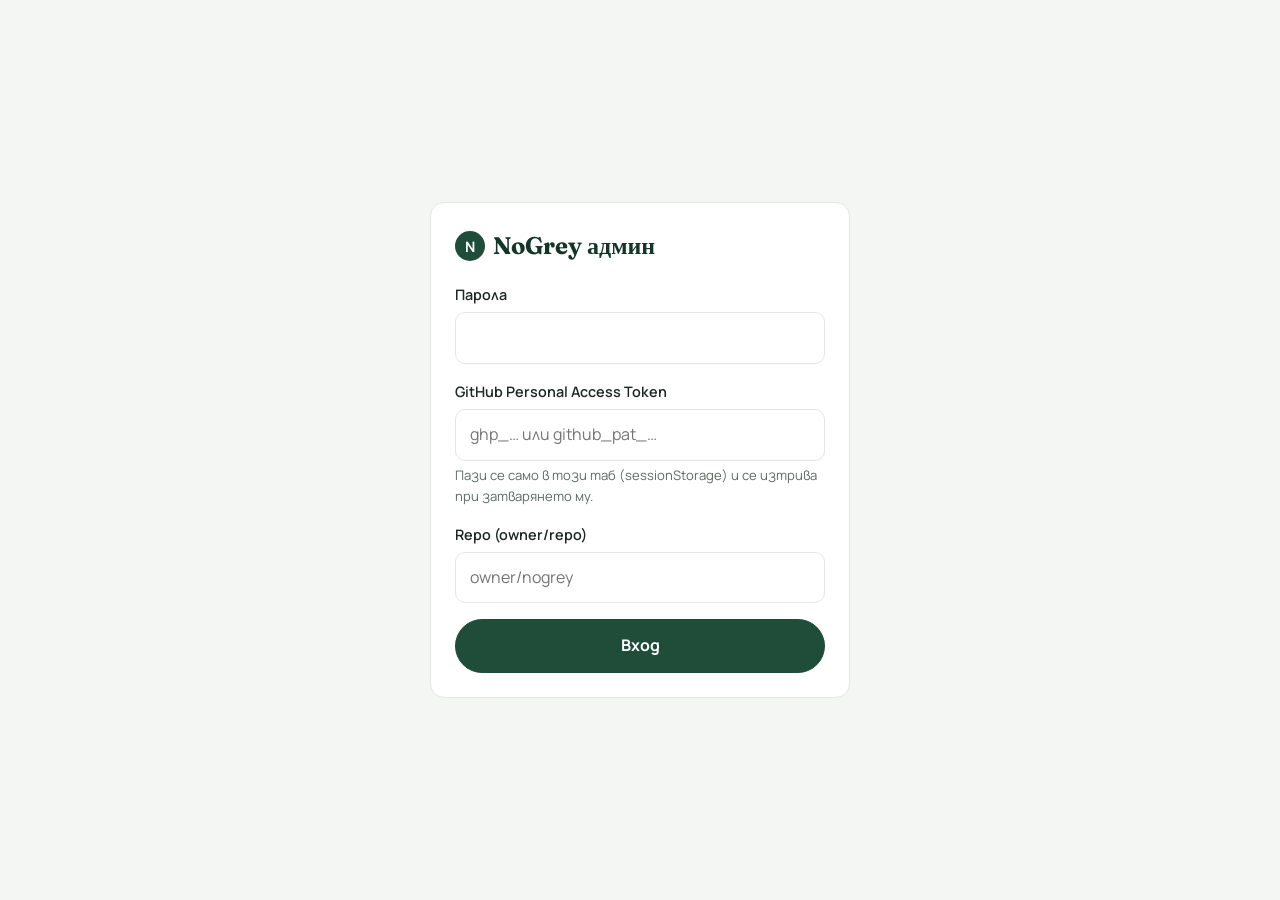
==== commit b16dc786: "Update admin.html" ====
--- a/admin.html
+++ b/admin.html
@@ -54,6 +54,9 @@
   @media (max-width: 860px) { .settings-grid { grid-template-columns: 1fr; } }
   .card h3 { margin-bottom: 14px; }
   .hero-prev { width: 100%; aspect-ratio: 16/7; border-radius: 10px; background: var(--sage) center/cover no-repeat; border: 1px solid var(--line); display: grid; place-items: center; color: var(--muted); font-size: .9rem; margin-bottom: 12px; }
+  .set-nav { position: sticky; top: 0; z-index: 5; background: #f4f6f4; padding: 10px 0; flex-wrap: nowrap; overflow-x: auto; margin-bottom: 14px; }
+  .set-nav .chip { white-space: nowrap; flex: none; }
+  .set-group[hidden] { display: none !important; }
   .img-grid { display: grid; grid-template-columns: repeat(auto-fill, minmax(120px, 1fr)); gap: 10px; }
   .img-slot { position: relative; border: 1px solid var(--line); border-radius: 10px; background: #fafbfa; overflow: hidden; display: flex; flex-direction: column; margin: 0; font-weight: 400; }
   .img-slot img, .img-empty { width: 100%; aspect-ratio: 1; object-fit: cover; background: var(--sage); display: block; }
@@ -138,19 +141,56 @@
     <!-- Настройки -->
     <section class="panel" id="tab-settings">
       <div class="toolbar"><h2>Настройки</h2><button class="btn sm" onclick="saveSettings()">Запази настройките</button></div>
-      <div class="settings-grid">
+      <div class="filters set-nav" id="set-nav">
+        <button class="chip active" data-group="general">Общи</button>
+        <button class="chip" data-group="hero">Начало: горна част</button>
+        <button class="chip" data-group="benefits">Предимства</button>
+        <button class="chip" data-group="how">Как действа</button>
+        <button class="chip" data-group="choose">Кое да избера</button>
+        <button class="chip" data-group="faq">Въпроси</button>
+        <button class="chip" data-group="terms">Условия</button>
+        <button class="chip" data-group="reviews">Ревюта и награди</button>
+        <button class="chip" data-group="password">Парола</button>
+      </div>
+      <p class="muted" style="font-size:.84rem;margin:-14px 0 18px">Секциите на началната страница са подредени както на сайта. „Запази настройките“ записва всички секции наведнъж.</p>
+
+      <!-- Общи -->
+      <div class="settings-grid set-group" data-group="general">
         <div class="card">
           <h3>Магазин</h3>
           <div class="field"><label>Име на магазина</label><input id="s-storeName"></div>
           <div class="field"><label>Домейн</label><input id="s-siteDomain"></div>
-          <div class="field"><label>Лента с обявление (горе)</label><input id="s-announcement"></div>
-          <div class="field"><label>Заглавие на началната страница</label><input id="s-heroTitle"></div>
-          <div class="field"><label>Подзаглавие</label><textarea id="s-heroSubtitle" rows="3"></textarea></div>
+          <div class="field"><label>Лента с обявление (най-горе)</label><input id="s-announcement"></div>
           <div class="field"><label>Безплатна доставка над (€, 0 = изключено)</label><input id="s-freeShippingThreshold" type="number" min="0" step="1"></div>
         </div>
-
+        <div class="card" style="grid-column:1/-1">
+          <h3>Бекенд (Google Apps Script)</h3>
+          <div class="field"><label>Web app URL</label><input id="s-webAppUrl" placeholder="https://script.google.com/macros/s/…/exec" spellcheck="false"><small>От Apps Script → Deploy → Manage deployments → Web app URL (завършва на <code>/exec</code>). Нужен е за поръчки, ревюта и контакт формата.</small></div>
+          <div id="webapp-status"></div>
+        </div>
+        <div>
+          <div class="card" style="margin-bottom:18px">
+            <h3>Контакт</h3>
+            <div class="field"><label>Начин на контакт</label><select id="s-contactMode"><option value="form">Форма на сайта</option><option value="phone">Телефон</option></select></div>
+            <div class="field"><label>Телефон</label><input id="s-phone" placeholder="0888 123 456"></div>
+          </div>
+          <div class="card">
+            <h3>Бадж-ове</h3>
+            <div class="field"><label class="switch"><input type="checkbox" id="s-showNewListings"> Показвай „Ново“ на новите обяви</label></div>
+            <div class="field"><label class="switch"><input type="checkbox" id="u-enabled"> „Ограничено количество“ (Само X бр. налични)</label><small>Само визуално. Броят се задава за всеки продукт в редактора му.</small></div>
+          </div>
+        </div>
+      </div>
+
+      <!-- Начало: горна част -->
+      <div class="settings-grid set-group" data-group="hero" hidden>
         <div class="card">
-          <h3>Фон на началната страница</h3>
+          <h3>Текст</h3>
+          <div class="field"><label>Заглавие</label><input id="s-heroTitle"></div>
+          <div class="field"><label>Подзаглавие</label><textarea id="s-heroSubtitle" rows="4"></textarea></div>
+        </div>
+        <div class="card">
+          <h3>Фон (снимка)</h3>
           <div class="hero-prev" id="hero-prev">Няма снимка — използва се зеленият градиент</div>
           <div style="display:flex;gap:8px;flex-wrap:wrap">
             <label class="btn sm" style="margin:0">Качи снимка<input type="file" id="hero-file" accept="image/jpeg,image/png,image/webp" style="display:none"></label>
@@ -159,44 +199,103 @@
           <p class="muted" style="font-size:.84rem;margin-top:10px">Препоръка: хоризонтална снимка поне 1920×1080, до ~600 KB. Върху нея се слага тъмен слой, за да се чете текстът. „Премахни“ само маха снимката от сайта — файлът остава в repo-то.</p>
           <div id="hero-status"></div>
         </div>
-
-        <div class="card" style="grid-column:1/-1">
-          <div class="toolbar" style="margin-bottom:6px"><h3 style="margin:0 auto 0 0">Предимства на началната страница</h3><button class="btn ghost sm" onclick="addBenefit()">+ Добави</button></div>
-          <p class="muted" style="font-size:.86rem;margin-top:0">Картите с номера под заглавието на началната страница. Най-добре изглеждат 4 (или 2, 3, 8). Без нито една — секцията се скрива.</p>
+      </div>
+
+      <!-- Предимства -->
+      <div class="set-group" data-group="benefits" hidden>
+        <div class="card">
+          <div class="toolbar" style="margin-bottom:6px"><h3 style="margin:0 auto 0 0">Предимства</h3><button class="btn ghost sm" onclick="addBenefit()">+ Добави</button></div>
+          <p class="muted" style="font-size:.86rem;margin-top:0">Картите с номера под горната част на началната страница. Най-добре изглеждат 4 (или 2, 3, 8). Без нито една — секцията се скрива.</p>
           <div id="benefits-edit" class="settings-grid"></div>
         </div>
-
-        <div class="card" style="grid-column:1/-1">
+      </div>
+
+      <!-- Как действа -->
+      <div class="set-group" data-group="how" hidden>
+        <div class="card">
+          <div class="toolbar" style="margin-bottom:6px"><h3 style="margin:0 auto 0 0">Как действа</h3><button class="btn ghost sm" onclick="addStep()">+ Добави стъпка</button></div>
+          <p class="muted" style="font-size:.86rem;margin-top:0">Стъпките за употреба. Номерата 01, 02, 03… се слагат сами. Без нито една стъпка — секцията се скрива.</p>
+          <div class="row2">
+            <div class="field"><label>Малък надпис отгоре</label><input id="how-eyebrow" placeholder="Как действа"></div>
+            <div class="field"><label>Заглавие</label><input id="how-title" placeholder="Три стъпки под душа"></div>
+          </div>
+          <div class="field"><label>Текст под заглавието</label><textarea id="how-intro" rows="2"></textarea></div>
+          <div id="steps-edit" class="settings-grid" style="margin-bottom:18px"></div>
+          <div class="sec-block">
+            <label style="margin-bottom:8px">Каре с предупреждение (под стъпките)</label>
+            <input id="how-noticeTitle" placeholder="Удебелено начало, напр. Тест за чувствителност:" style="margin-bottom:8px;font-weight:700">
+            <textarea id="how-noticeText" rows="2" placeholder="Текст (празно = карето не се показва)"></textarea>
+          </div>
+        </div>
+      </div>
+
+      <!-- Кое да избера -->
+      <div class="set-group" data-group="choose" hidden>
+        <div class="card">
+          <div class="toolbar" style="margin-bottom:6px"><h3 style="margin:0 auto 0 0">Кое да избера</h3><button class="btn ghost sm" onclick="addChoose()">+ Добави карта</button></div>
+          <p class="muted" style="font-size:.86rem;margin-top:0">Картите на светлозелен фон на началната страница. Без нито една карта — секцията се скрива.</p>
+          <div class="row2">
+            <div class="field"><label>Малък надпис отгоре</label><input id="ch-eyebrow" placeholder="Кое да избера"></div>
+            <div class="field"><label>Заглавие</label><input id="ch-title" placeholder="Шампоан или серум?"></div>
+          </div>
+          <div id="choose-edit" class="settings-grid"></div>
+        </div>
+      </div>
+
+      <!-- Въпроси -->
+      <div class="set-group" data-group="faq" hidden>
+        <div class="card">
           <div class="toolbar" style="margin-bottom:6px"><h3 style="margin:0 auto 0 0">Често задавани въпроси</h3><button class="btn ghost sm" onclick="addFaq()">+ Добави въпрос</button></div>
           <p class="muted" style="font-size:.86rem;margin-top:0">Показват се най-долу на началната страница. Без нито един — секцията се скрива.</p>
           <div id="faq-edit"></div>
         </div>
-
+      </div>
+
+      <!-- Условия -->
+      <div class="set-group" data-group="terms" hidden>
+        <div class="card" style="margin-bottom:18px">
+          <div class="toolbar" style="margin-bottom:6px"><h3 style="margin:0 auto 0 0">Данни на търговеца</h3><a class="btn ghost sm" href="terms.html" target="_blank">Отвори страницата ↗</a></div>
+          <div class="field"><label class="switch"><input type="checkbox" id="seller-enabled" onchange="toggleSeller()"> Показвай т. 1 „Търговец“ в условията</label><small>Когато е изключено, точката изчезва от страницата, а попълнените данни остават запазени тук за по-късно.</small></div>
+          <div id="seller-fields">
+          <div class="row2">
+            <div class="field"><label>Фирма / ЕТ</label><input id="seller-name" placeholder="напр. Нойгрей ЕООД"></div>
+            <div class="field"><label>ЕИК</label><input id="seller-eik"></div>
+          </div>
+          <div class="field"><label>Седалище и адрес на управление</label><input id="seller-address"></div>
+          <div class="row2">
+            <div class="field"><label>Имейл</label><input id="seller-email" type="email"></div>
+            <div class="field"><label>Телефон (по желание)</label><input id="seller-phone"></div>
+          </div>
+          </div>
+        </div>
         <div class="card">
-          <h3>Контакт</h3>
-          <div class="field"><label>Начин на контакт</label><select id="s-contactMode"><option value="form">Форма на сайта</option><option value="phone">Телефон</option></select></div>
-          <div class="field"><label>Телефон</label><input id="s-phone" placeholder="0888 123 456"></div>
-        </div>
-
-        <div class="card">
-          <h3>Бадж-ове</h3>
-          <div class="field"><label class="switch"><input type="checkbox" id="s-showNewListings"> Показвай „Ново“ на новите обяви</label></div>
-          <div class="field"><label class="switch"><input type="checkbox" id="u-enabled"> „Ограничено количество“ (Само X бр. налични)</label><small>Само визуално. Броят се задава за всеки продукт в редактора му.</small></div>
-        </div>
-
+          <div class="toolbar" style="margin-bottom:6px"><h3 style="margin:0 auto 0 0">Точки от условията</h3><button class="btn ghost sm" onclick="resetTerms()">Върни текста по подразбиране</button><button class="btn ghost sm" onclick="addTerm()">+ Добави точка</button></div>
+          <p class="muted" style="font-size:.86rem;margin-top:0">Номерата се слагат сами. В текста: <b>празен ред</b> = нов абзац · ред, започващ с <b>„- “</b> = точка от списък · <b>**текст**</b> = удебелено.</p>
+          <div class="row2">
+            <div class="field"><label>Заглавие на страницата</label><input id="terms-title"></div>
+            <div class="field"><label>Последна актуализация</label><input id="terms-updated" placeholder="напр. октомври 2026 г."></div>
+          </div>
+          <div id="terms-edit"></div>
+        </div>
+      </div>
+
+      <!-- Ревюта и награди -->
+      <div class="settings-grid set-group" data-group="reviews" hidden>
         <div class="card">
           <h3>Награди за ревюта</h3>
           <div class="field"><label>Шанс за промо код вместо подарък (%)</label><input id="s-rewardDiscountChance" type="number" min="0" max="100"></div>
           <div class="field"><label>Размер на отстъпката (%)</label><input id="s-rewardDiscountPercent" type="number" min="1" max="90"></div>
         </div>
-
         <div class="card">
           <h3>Показване на ревюта</h3>
           <div class="field"><label class="switch"><input type="checkbox" id="s-showManualReviews"> Моите ревюта (таб „Ревюта“)</label></div>
           <div class="field"><label class="switch"><input type="checkbox" id="s-showClientReviews"> Одобрени клиентски ревюта</label></div>
         </div>
-
-        <div class="card" style="grid-column:1/-1">
+      </div>
+
+      <!-- Парола -->
+      <div class="set-group" data-group="password" hidden>
+        <div class="card">
           <h3>Смяна на паролата</h3>
           <p class="muted" style="font-size:.88rem">Въведи нова парола — генерира се SHA-256 хеш. Сложи го на <b>две</b> места: <code>ADMIN_PASSWORD_HASH</code> в admin.html и в Code.gs (после нов Deploy на Apps Script).</p>
           <div class="promo-row"><input id="new-pass" type="text" placeholder="Нова парола"><button class="btn ghost sm" onclick="genHash()">Генерирай</button></div>
@@ -210,7 +309,9 @@
 <!-- Редактор на продукт -->
 <div class="modal-bg" id="modal"><div class="modal" id="modal-body"></div></div>
 
+<script src="assets/config.js"></script>
 <script src="assets/cart.js"></script>
+<script src="assets/terms-default.js"></script>
 <script>
 /* ======= Конфигурация ======= */
 // SHA-256 на паролата (по подразбиране: nogrey-admin — СМЕНИ Я от Настройки → Смяна на паролата)
@@ -302,6 +403,7 @@
   DATA.products = DATA.products || [];
   DATA.settings = Object.assign({}, DEFAULT_DATA.settings, DATA.settings || {});
   DATA.urgency = Object.assign({ enabled: false, items: {} }, DATA.urgency || {});
+  applyWebAppUrl(DATA.settings.webAppUrl);
   if (!f) setSaveState('products.json липсва в repo-то — натисни „Запази products.json“');
 }
 
@@ -728,7 +830,7 @@
 function stClass(s) { return s === 'Нова' ? 'st-new' : s === 'Отказана' ? 'st-cancel' : 'st-noans'; }
 async function loadOrders() {
   const box = document.getElementById('orders-box');
-  if (!scriptReady()) { box.innerHTML = '<div class="notice error">Не е зададен webAppUrl в assets/config.js.</div>'; return; }
+  if (!scriptReady()) { box.innerHTML = '<div class="notice error">Не е зададен адрес на бекенда. Постави го в <b>Настройки → Общи → Бекенд</b> и натисни „Запази настройките“.</div>'; return; }
   box.innerHTML = '<div class="spinner"></div>';
   try {
     const r = await withRetry(() => adminCall('adminGetOrders'));
@@ -775,7 +877,7 @@
 /* ======= Ревюта ======= */
 async function loadReviews() {
   const box = document.getElementById('reviews-box');
-  if (!scriptReady()) { box.innerHTML = '<div class="notice error">Не е зададен webAppUrl в assets/config.js.</div>'; return; }
+  if (!scriptReady()) { box.innerHTML = '<div class="notice error">Не е зададен адрес на бекенда. Постави го в <b>Настройки → Общи → Бекенд</b> и натисни „Запази настройките“.</div>'; return; }
   box.innerHTML = '<div class="spinner"></div>';
   try {
     const r = await withRetry(() => adminCall('adminGetReviews'));
@@ -817,6 +919,8 @@
 let MANUAL = [];
 function fillSettings() {
   const s = DATA.settings;
+  // показва текущия адрес (от настройките или от config.js), за да е лесно да се запази
+  document.getElementById('s-webAppUrl').value = s.webAppUrl || GOOGLE_SHEETS_CONFIG.webAppUrl || '';
   S_TEXT.forEach(k => document.getElementById('s-' + k).value = s[k] || '');
   S_NUM.forEach(k => document.getElementById('s-' + k).value = s[k] ?? '');
   S_BOOL.forEach(k => document.getElementById('s-' + k).checked = s[k] !== false);
@@ -826,6 +930,23 @@
   renderManual();
   BENEFITS = JSON.parse(JSON.stringify(getBenefits(s)));
   renderBenefits();
+  const how = getHow(s);
+  HOW_FIELDS.forEach(k => { document.getElementById('how-' + k).value = how[k] || ''; });
+  STEPS = JSON.parse(JSON.stringify(how.steps));
+  renderSteps();
+  const ch = getChoose(s);
+  document.getElementById('ch-eyebrow').value = ch.eyebrow;
+  document.getElementById('ch-title').value = ch.title;
+  CHOOSE = JSON.parse(JSON.stringify(ch.items));
+  renderChoose();
+  const seller = s.seller || {};
+  SELLER_FIELDS.forEach(k => { document.getElementById('seller-' + k).value = seller[k] || ''; });
+  document.getElementById('seller-enabled').checked = seller.enabled !== false;
+  const terms = getTerms(s);
+  document.getElementById('terms-title').value = terms.title;
+  document.getElementById('terms-updated').value = terms.updated;
+  TERMS = JSON.parse(JSON.stringify(terms.sections));
+  toggleSeller(); // рисува и точките
   FAQ = JSON.parse(JSON.stringify(getFaq(s)));
   renderFaq();
   renderHeroPreview();
@@ -936,6 +1057,109 @@
   [BENEFITS[i], BENEFITS[j]] = [BENEFITS[j], BENEFITS[i]]; renderBenefits();
 }
 
+/* ======= Подсекции в Настройки ======= */
+document.getElementById('set-nav').addEventListener('click', e => {
+  const b = e.target.closest('.chip'); if (!b) return;
+  showSetGroup(b.dataset.group);
+});
+function showSetGroup(g) {
+  document.querySelectorAll('#set-nav .chip').forEach(x => x.classList.toggle('active', x.dataset.group === g));
+  document.querySelectorAll('.set-group').forEach(x => { x.hidden = x.dataset.group !== g; });
+  try { sessionStorage.setItem('nogrey_set_group', g); } catch (e) {}
+}
+(function () { try { const g = sessionStorage.getItem('nogrey_set_group'); if (g && document.querySelector(`.set-group[data-group="${g}"]`)) showSetGroup(g); } catch (e) {} })();
+
+/* ======= Как действа ======= */
+let STEPS = [];
+function renderSteps() {
+  const box = document.getElementById('steps-edit');
+  box.style.gridTemplateColumns = STEPS.length ? '' : '1fr';
+  box.innerHTML = STEPS.length ? STEPS.map((x, i) => `
+    <div class="sec-block" style="margin:0">
+      <div class="promo-row" style="margin-bottom:8px">
+        <span class="step-num" style="font-size:1.5rem;margin:0;flex:none;align-self:center">${String(i + 1).padStart(2, '0')}</span>
+        <input placeholder="Заглавие на стъпката" value="${esc(x.title)}" oninput="STEPS[${i}].title=this.value" style="font-weight:700">
+      </div>
+      <textarea rows="3" placeholder="Текст" oninput="STEPS[${i}].text=this.value">${esc(x.text)}</textarea>
+      <div style="display:flex;gap:6px;margin-top:8px">
+        <button type="button" class="btn ghost sm" onclick="moveStep(${i},-1)" ${i === 0 ? 'disabled' : ''}>←</button>
+        <button type="button" class="btn ghost sm" onclick="moveStep(${i},1)" ${i === STEPS.length - 1 ? 'disabled' : ''}>→</button>
+        <button type="button" class="btn danger ghost sm" onclick="STEPS.splice(${i},1);renderSteps()">Махни</button>
+      </div>
+    </div>`).join('') : '<p class="muted">Няма стъпки — секцията няма да се показва.</p>';
+}
+function addStep() { STEPS.push({ title: '', text: '' }); renderSteps(); }
+function moveStep(i, d) {
+  const j = i + d; if (j < 0 || j >= STEPS.length) return;
+  [STEPS[i], STEPS[j]] = [STEPS[j], STEPS[i]]; renderSteps();
+}
+const HOW_FIELDS = ['eyebrow', 'title', 'intro', 'noticeTitle', 'noticeText'];
+
+/* ======= „Кое да избера“ ======= */
+let CHOOSE = [];
+const CHOOSE_LINKS = [['shampoo', 'Шампоани'], ['serum', 'Серуми'], ['set', 'Комплекти'], ['all', 'Всички продукти'], ['', 'Без линк']];
+function renderChoose() {
+  const box = document.getElementById('choose-edit');
+  box.style.gridTemplateColumns = CHOOSE.length ? '' : '1fr';
+  box.innerHTML = CHOOSE.length ? CHOOSE.map((x, i) => `
+    <div class="sec-block" style="margin:0">
+      <input placeholder="Заглавие на картата" value="${esc(x.title)}" oninput="CHOOSE[${i}].title=this.value" style="margin-bottom:8px;font-weight:700">
+      <textarea rows="3" placeholder="Текст" oninput="CHOOSE[${i}].text=this.value" style="margin-bottom:8px">${esc(x.text)}</textarea>
+      <div class="row2" style="gap:8px">
+        <input placeholder="Текст на линка (напр. Виж шампоаните →)" value="${esc(x.linkText)}" oninput="CHOOSE[${i}].linkText=this.value">
+        <select onchange="CHOOSE[${i}].cat=this.value" aria-label="Линкът води към">${CHOOSE_LINKS.map(([v, l]) => `<option value="${v}" ${(x.cat || '') === v ? 'selected' : ''}>→ ${l}</option>`).join('')}</select>
+      </div>
+      <div style="display:flex;gap:6px;margin-top:8px">
+        <button type="button" class="btn ghost sm" onclick="moveChoose(${i},-1)" ${i === 0 ? 'disabled' : ''}>←</button>
+        <button type="button" class="btn ghost sm" onclick="moveChoose(${i},1)" ${i === CHOOSE.length - 1 ? 'disabled' : ''}>→</button>
+        <button type="button" class="btn danger ghost sm" onclick="CHOOSE.splice(${i},1);renderChoose()">Махни</button>
+      </div>
+    </div>`).join('') : '<p class="muted">Няма карти — секцията няма да се показва.</p>';
+}
+function addChoose() { CHOOSE.push({ title: '', text: '', linkText: '', cat: 'all' }); renderChoose(); }
+function moveChoose(i, d) {
+  const j = i + d; if (j < 0 || j >= CHOOSE.length) return;
+  [CHOOSE[i], CHOOSE[j]] = [CHOOSE[j], CHOOSE[i]]; renderChoose();
+}
+
+/* ======= Условия ======= */
+let TERMS = [];
+const SELLER_FIELDS = ['name', 'eik', 'address', 'email', 'phone'];
+function renderTerms() {
+  const box = document.getElementById('terms-edit');
+  box.innerHTML = TERMS.length ? TERMS.map((x, i) => `
+    <div class="sec-block">
+      <div class="promo-row" style="margin-bottom:8px">
+        <span class="muted" style="align-self:center;font-weight:800;min-width:28px">${i + (sellerOn() ? 2 : 1)}.</span>
+        <input placeholder="Заглавие на точката" value="${esc(x.title)}" oninput="TERMS[${i}].title=this.value" style="font-weight:700">
+      </div>
+      <textarea rows="${Math.min(10, Math.max(3, String(x.body || '').split('\n').length + 1))}" placeholder="Текст" oninput="TERMS[${i}].body=this.value">${esc(x.body)}</textarea>
+      <div style="display:flex;gap:6px;margin-top:8px">
+        <button type="button" class="btn ghost sm" onclick="moveTerm(${i},-1)" ${i === 0 ? 'disabled' : ''} title="Нагоре">↑</button>
+        <button type="button" class="btn ghost sm" onclick="moveTerm(${i},1)" ${i === TERMS.length - 1 ? 'disabled' : ''} title="Надолу">↓</button>
+        <button type="button" class="btn danger ghost sm" onclick="if(confirm('Да махна ли тази точка?')){TERMS.splice(${i},1);renderTerms()}">Махни</button>
+      </div>
+    </div>`).join('') : '<p class="muted">Няма точки — ще се показва само „1. Търговец“.</p>';
+}
+function sellerOn() { const el = document.getElementById('seller-enabled'); return !el || el.checked; }
+function toggleSeller() {
+  const on = sellerOn();
+  const box = document.getElementById('seller-fields');
+  box.style.opacity = on ? '' : '.45';
+  box.querySelectorAll('input').forEach(x => { x.disabled = !on; });
+  renderTerms(); // преномериране
+}
+function addTerm() { TERMS.push({ title: '', body: '' }); renderTerms(); }
+function moveTerm(i, d) {
+  const j = i + d; if (j < 0 || j >= TERMS.length) return;
+  [TERMS[i], TERMS[j]] = [TERMS[j], TERMS[i]]; renderTerms();
+}
+function resetTerms() {
+  if (!confirm('Да заменя ли всички точки с текста по подразбиране? Промените ти по точките ще се загубят (след „Запази“).')) return;
+  document.getElementById('terms-title').value = DEFAULT_TERMS.title;
+  TERMS = JSON.parse(JSON.stringify(DEFAULT_TERMS.sections)); renderTerms();
+}
+
 /* ======= Често задавани въпроси ======= */
 let FAQ = [];
 function renderFaq() {
@@ -959,6 +1183,28 @@
 
 function saveSettings() {
   const s = DATA.settings;
+  const wa = document.getElementById('s-webAppUrl').value.trim();
+  if (wa && !WEBAPP_RE.test(wa)) { showSetGroup('general'); document.getElementById('webapp-status').innerHTML = '<div class="notice error">URL-ът трябва да започва с https://script.google.com/ и да завършва на /exec.</div>'; return; }
+  if (wa && /\/dev\/?$/.test(wa)) { showSetGroup('general'); document.getElementById('webapp-status').innerHTML = '<div class="notice error">Това е тестов URL (/dev). Вземи този от Deploy → Manage deployments, който завършва на /exec.</div>'; return; }
+  document.getElementById('webapp-status').innerHTML = '';
+  s.webAppUrl = wa;
+  applyWebAppUrl(wa);
+  if (!wa) GOOGLE_SHEETS_CONFIG.webAppUrl = String((window.NOGREY_CONFIG && window.NOGREY_CONFIG.webAppUrl) || '').trim();
+  ORDERS = [];
+  s.how = { steps: STEPS.map(x => ({ title: (x.title || '').trim(), text: (x.text || '').trim() })).filter(x => x.title || x.text) };
+  HOW_FIELDS.forEach(k => { s.how[k] = document.getElementById('how-' + k).value.trim(); });
+  s.choose = {
+    eyebrow: document.getElementById('ch-eyebrow').value.trim(),
+    title: document.getElementById('ch-title').value.trim(),
+    items: CHOOSE.map(x => ({ title: (x.title || '').trim(), text: (x.text || '').trim(), linkText: (x.linkText || '').trim(), cat: x.cat || '' })).filter(x => x.title || x.text)
+  };
+  s.seller = { enabled: sellerOn() };
+  SELLER_FIELDS.forEach(k => { s.seller[k] = document.getElementById('seller-' + k).value.trim(); });
+  s.terms = {
+    title: document.getElementById('terms-title').value.trim(),
+    updated: document.getElementById('terms-updated').value.trim(),
+    sections: TERMS.map(x => ({ title: (x.title || '').trim(), body: (x.body || '').trim() })).filter(x => x.title || x.body)
+  };
   s.faq = FAQ.map(x => ({ q: (x.q || '').trim(), a: (x.a || '').trim() })).filter(x => x.q);
   s.benefits = BENEFITS.map(b => ({ title: (b.title || '').trim(), text: (b.text || '').trim() })).filter(b => b.title || b.text);
   S_TEXT.forEach(k => s[k] = document.getElementById('s-' + k).value.trim());
--- a/assets/style.css
+++ b/assets/style.css
@@ -72,6 +72,7 @@
 input:focus, select:focus, textarea:focus { outline: 2px solid var(--sage-2); border-color: var(--green-2); }
 .field { margin-bottom: 16px; }
 .field small { color: var(--muted); font-size: .82rem; }
+.field > small { display: block; margin-top: 4px; }
 .row2 { display: grid; grid-template-columns: 1fr 1fr; gap: 14px; }
 @media (max-width: 560px) { .row2 { grid-template-columns: 1fr; } }
 .notice { padding: 14px 16px; border-radius: 10px; background: var(--sage); border: 1px solid var(--sage-2); font-size: .95rem; }
